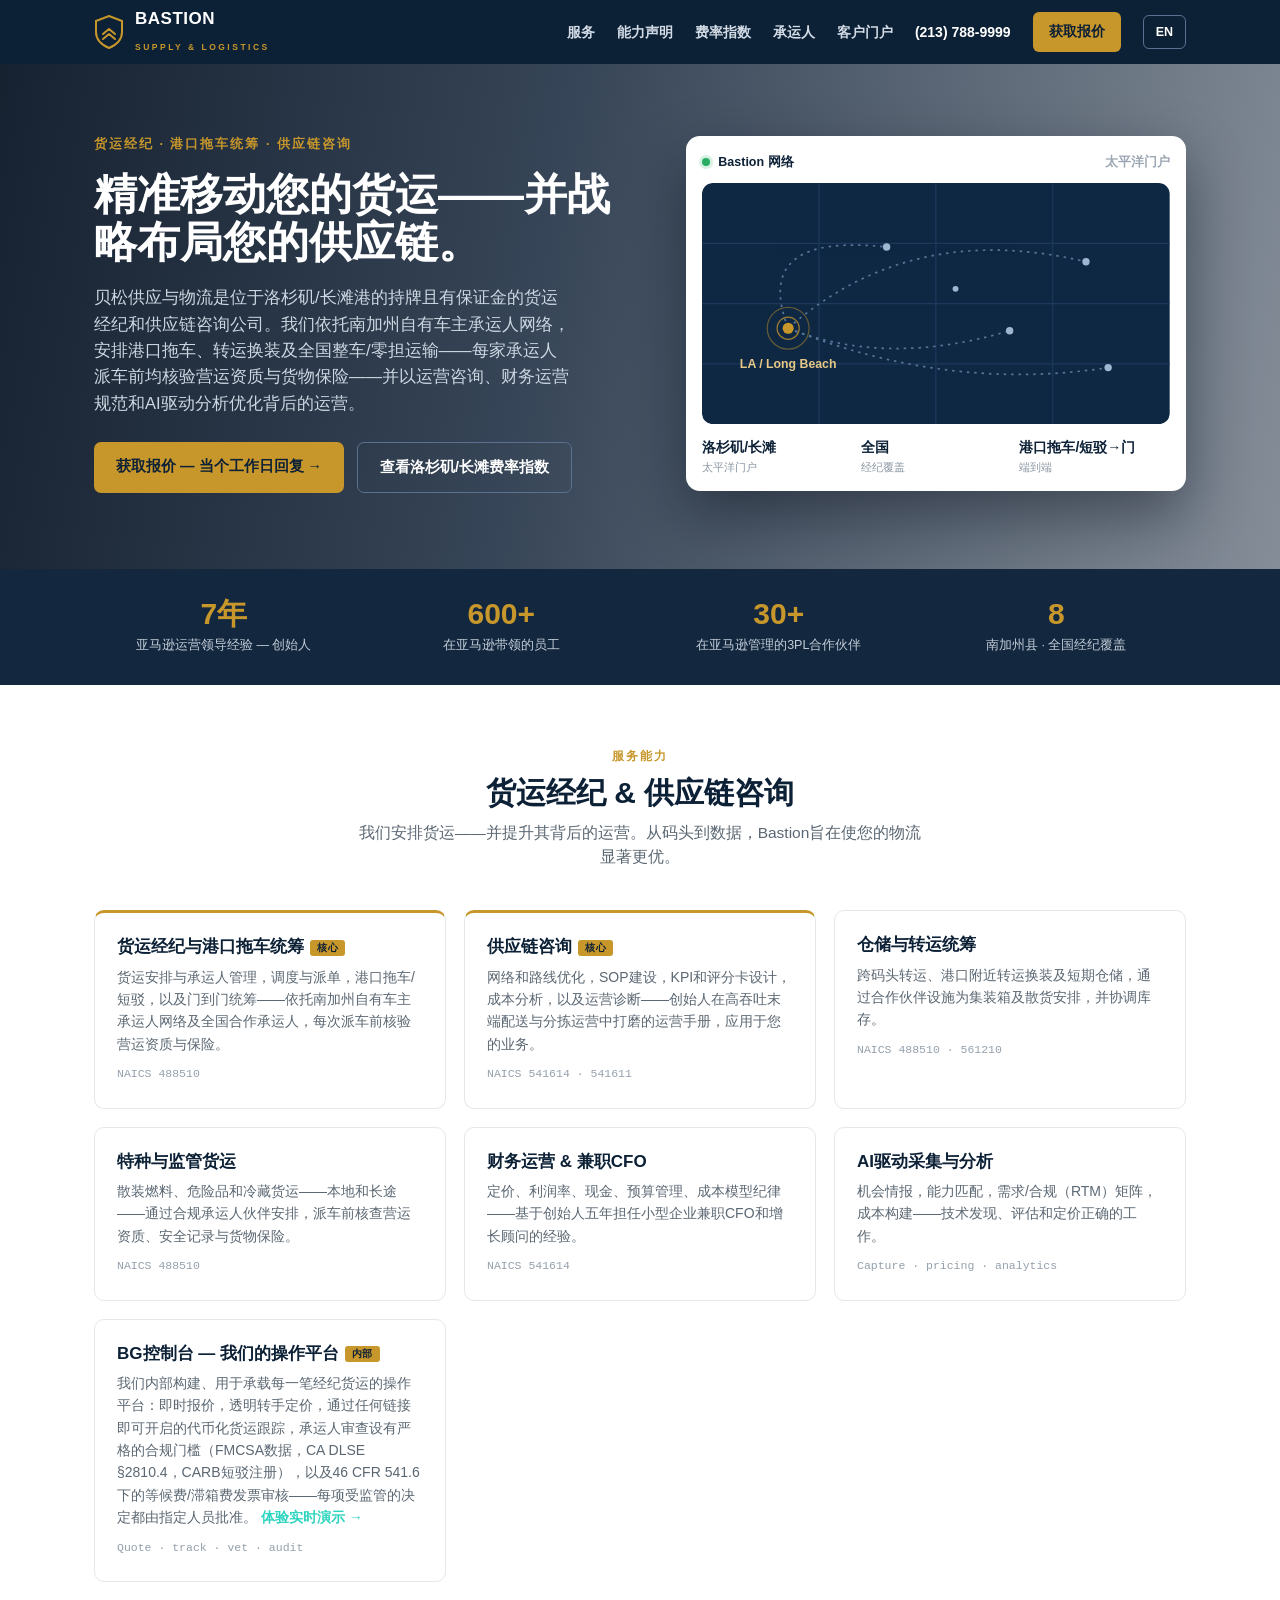
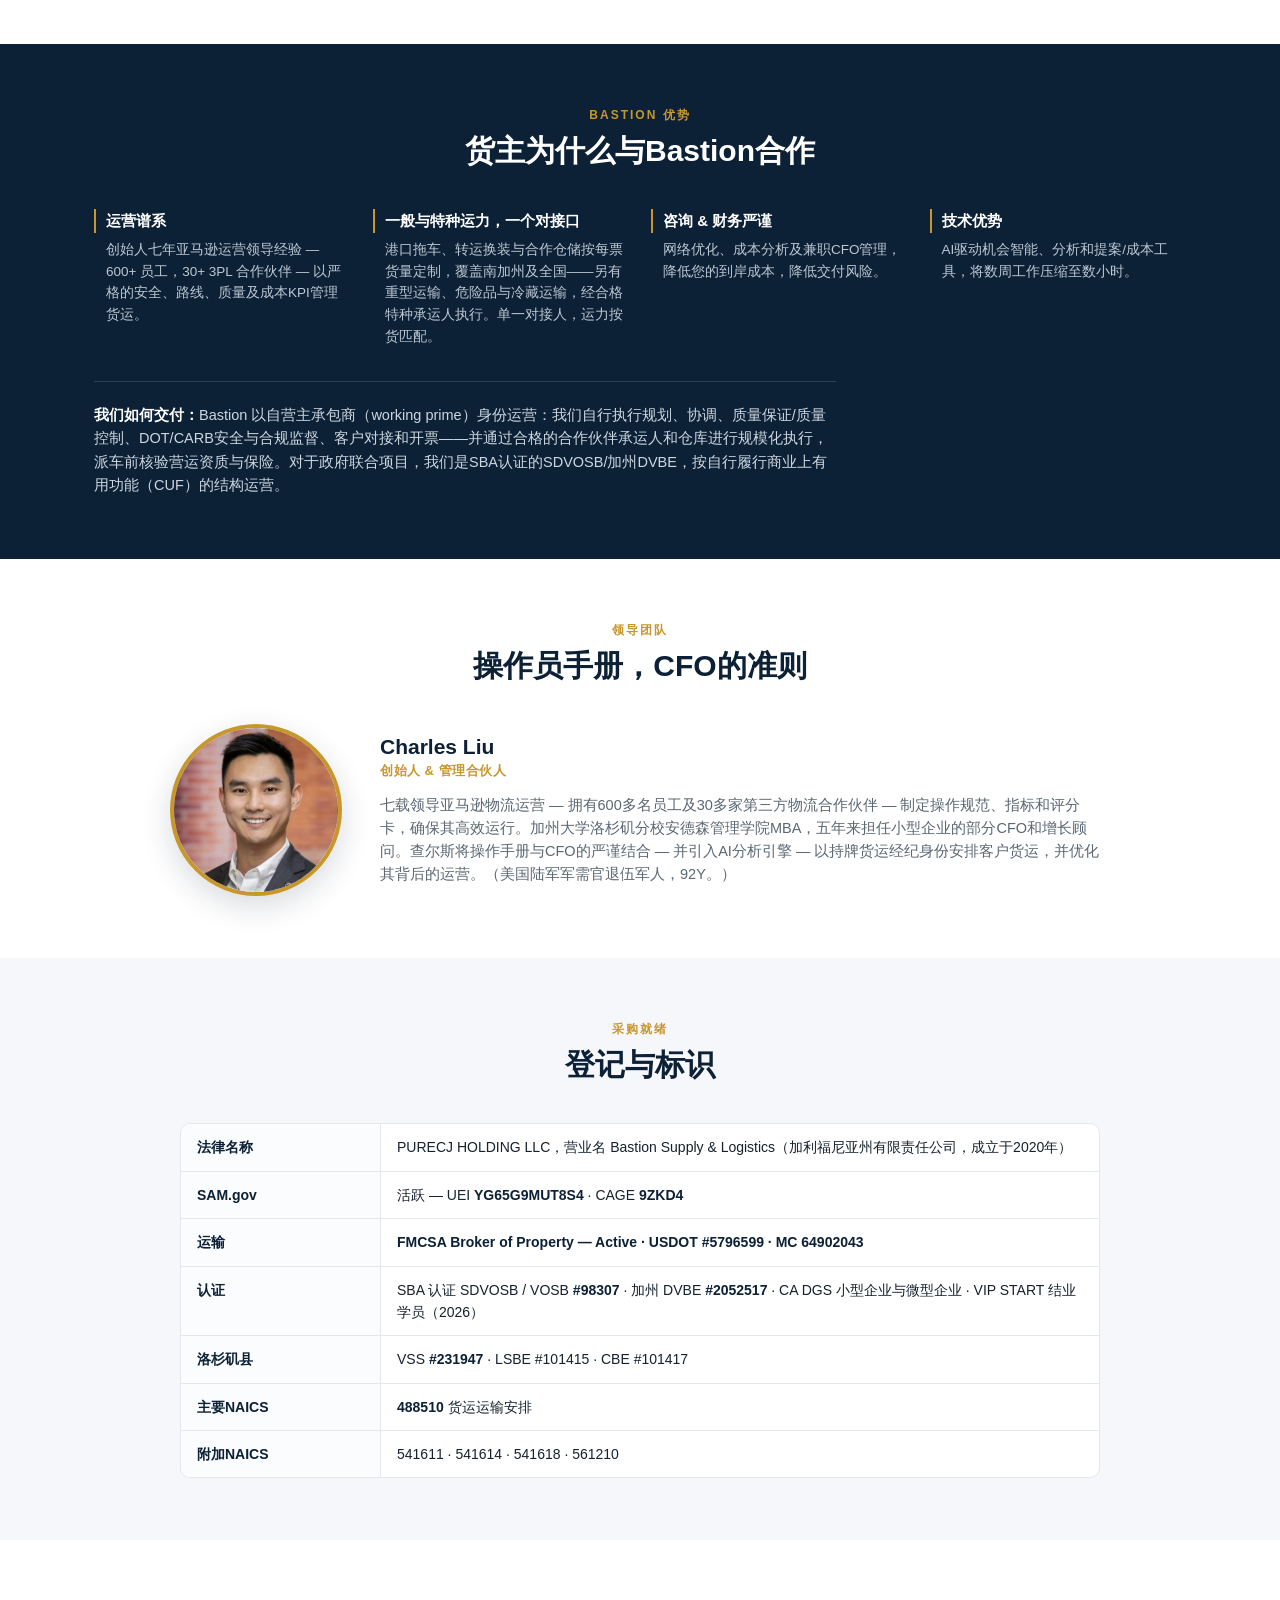
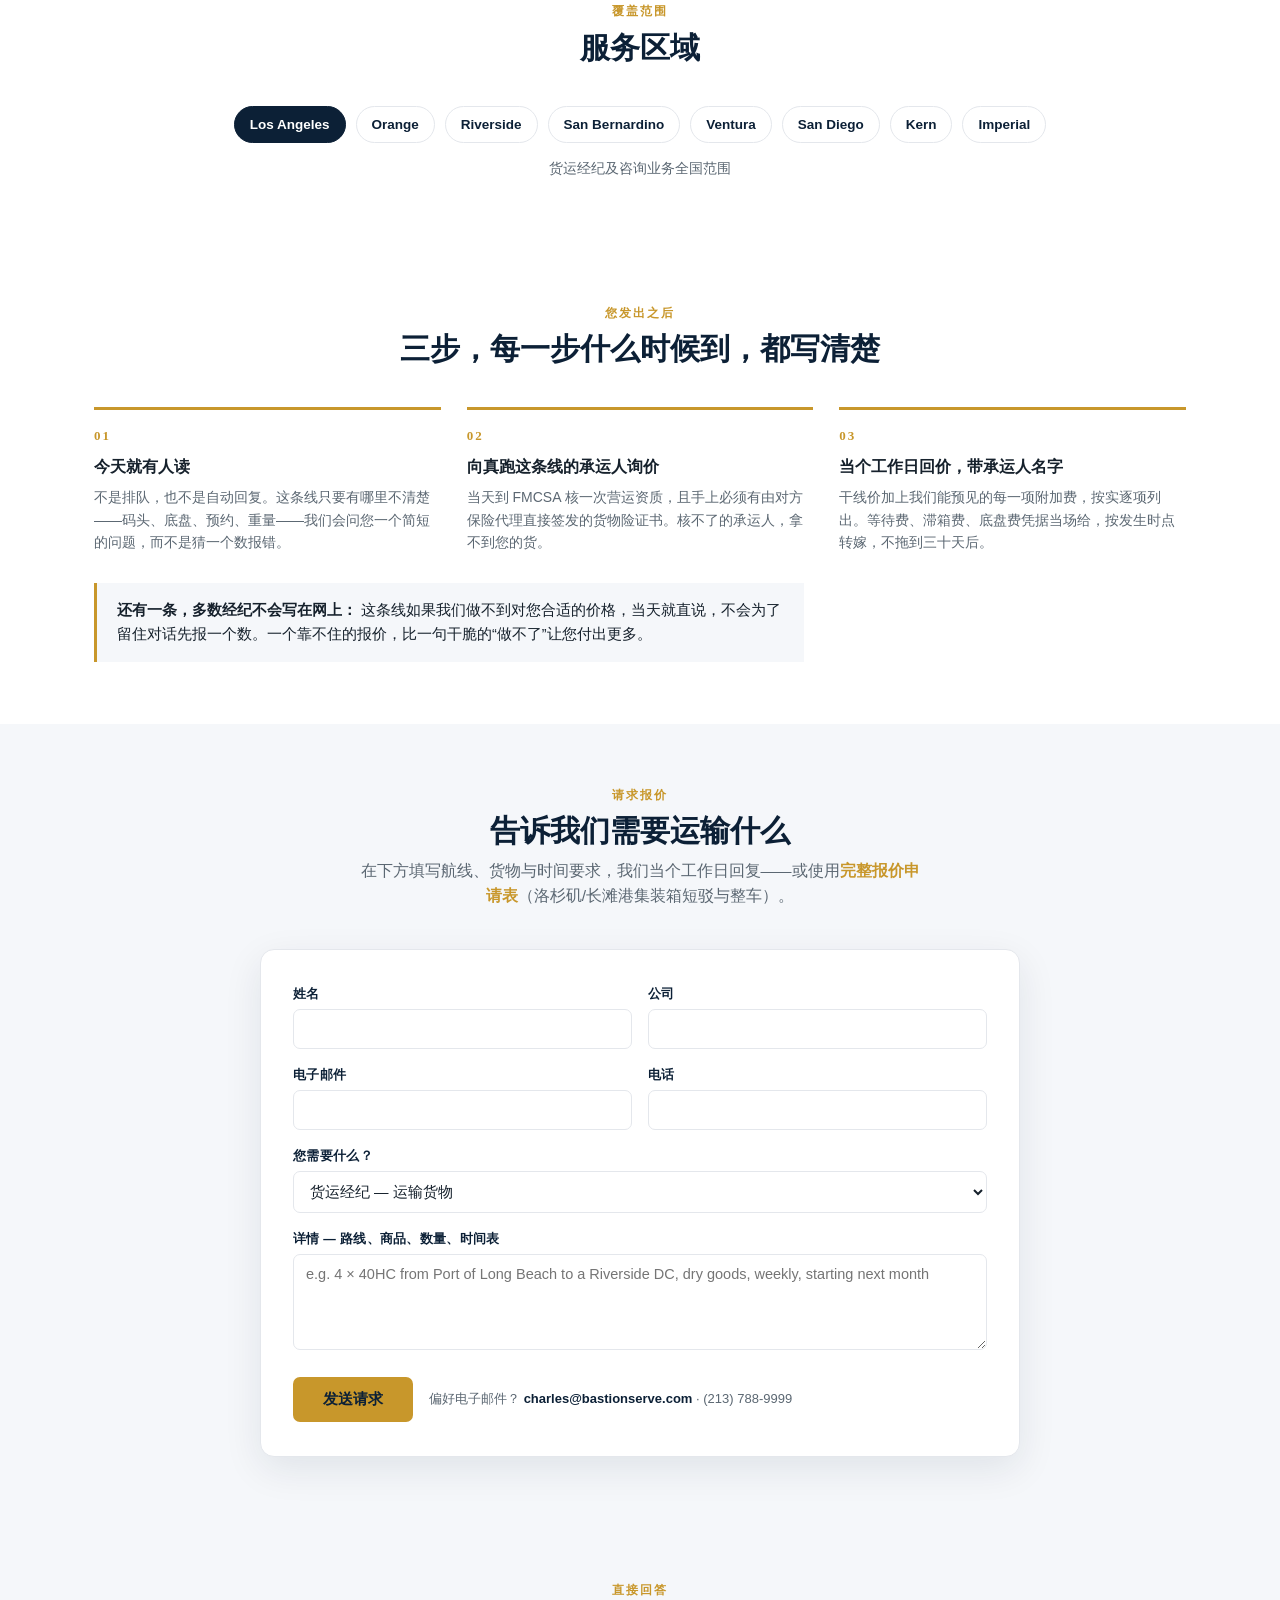
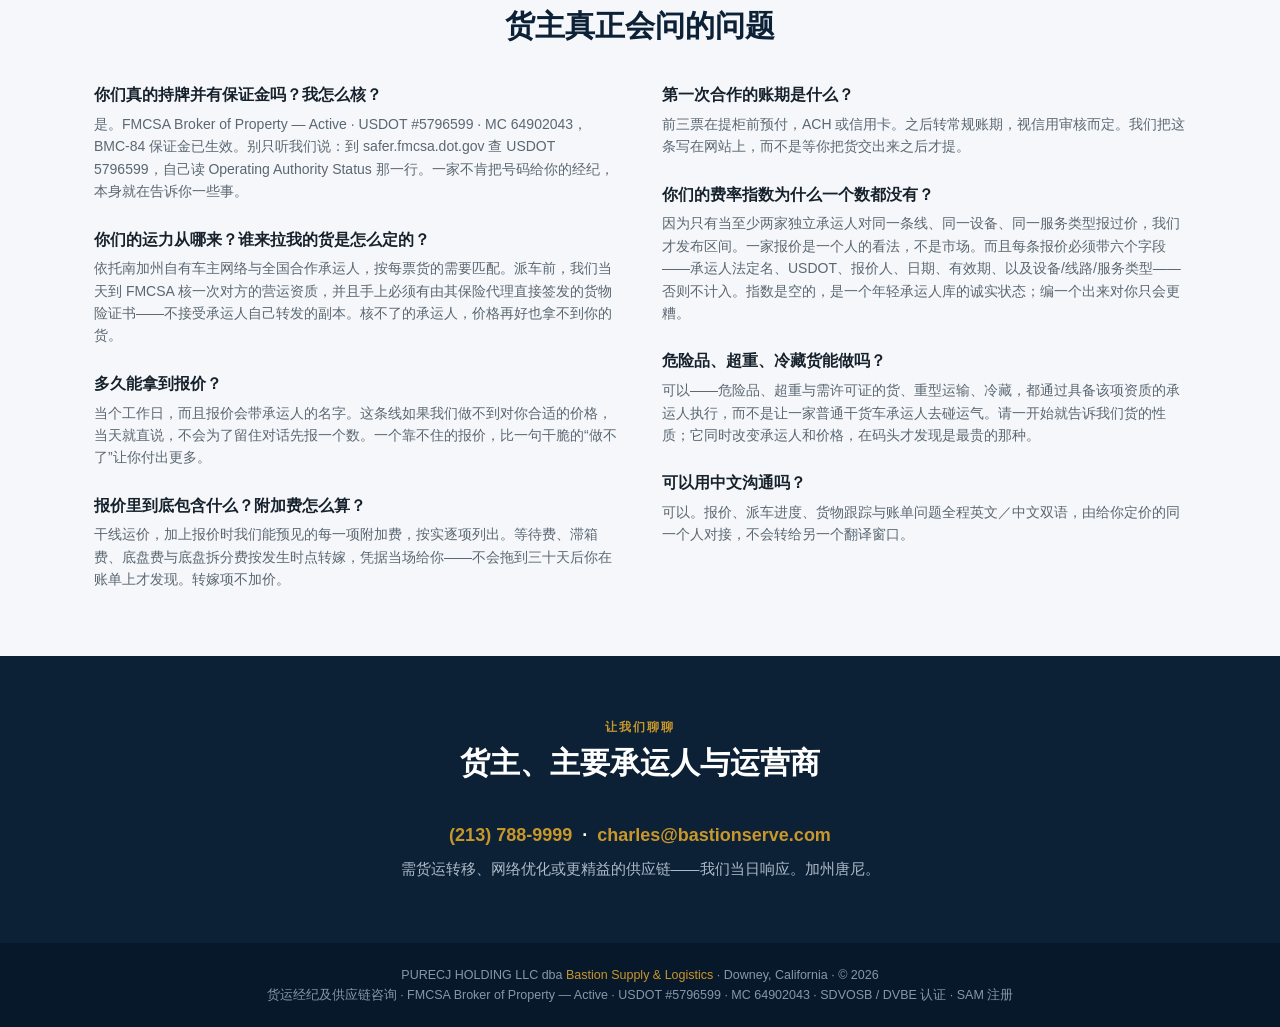
==== zh/index.html @ ce561e0a "Add /zh/ — a Chinese page a crawler can actually read The site has been bilingual since S6, but the " ====
<!DOCTYPE html>
<html lang="zh-CN">
<head>
<meta charset="UTF-8">
<meta name="viewport" content="width=device-width, initial-scale=1">
<title>贝松供应与物流 — 洛杉矶/长滩港 持牌货运经纪与供应链咨询 | 集装箱短驳 · 转运换装 · 全国整车零担</title>
<meta name="description" content="贝松供应与物流(Bastion Supply & Logistics)是位于洛杉矶／长滩港的持牌且有保证金的货运经纪与供应链咨询公司(FMCSA Broker of Property — Active · USDOT #5796599 · MC 64902043)。中英双语服务:港口集装箱短驳、转运换装、全国整车/零担,派车前核验承运人营运资质与货物险。当个工作日回价。">
<meta property="og:title" content="贝松供应与物流 — 洛杉矶/长滩港 持牌货运经纪与供应链咨询 | 集装箱短驳 · 转运换装 · 全国整车零担">
<meta property="og:description" content="贝松供应与物流(Bastion Supply & Logistics)是位于洛杉矶／长滩港的持牌且有保证金的货运经纪与供应链咨询公司(FMCSA Broker of Property — Active · USDOT #5796599 · MC 64902043)。中英双语服务:港口集装箱短驳、转运换装、全国整车/零担,派车前核验承运人营运资质与货物险。当个工作日回价。">
<meta property="og:type" content="website">
<link rel="icon" href="data:image/svg+xml,%3Csvg xmlns='http://www.w3.org/2000/svg' viewBox='0 0 24 24'%3E%3Cpath fill='%23c9972b' d='M12 2l8 3v6c0 5-3.4 8.6-8 11-4.6-2.4-8-6-8-11V5l8-3z'/%3E%3C/svg%3E">
<script type="application/ld+json">
{"@context":"https://schema.org","@graph":[{"@type":["ProfessionalService","Organization"],"@id":"https://bastionserve.com/#org","name":"Bastion Supply & Logistics","legalName":"PURECJ HOLDING LLC","alternateName":"Bastion Supply and Logistics","url":"https://bastionserve.com","telephone":"+1-213-788-9999","email":"charles@bastionserve.com","foundingDate":"2020","description":"Licensed and bonded FMCSA property broker (FMCSA Broker of Property — Active · USDOT #5796599 · MC 64902043) and supply-chain consultancy at the Ports of Los Angeles and Long Beach. Arranges container drayage, transload, and nationwide FTL/LTL through carrier partners.","knowsLanguage":["en","zh"],"address":{"@type":"PostalAddress","streetAddress":"8036 Privet Ln","addressLocality":"Downey","addressRegion":"CA","postalCode":"90241","addressCountry":"US"},"identifier":[{"@type":"PropertyValue","name":"USDOT","value":"5796599"},{"@type":"PropertyValue","name":"FMCSA MC Docket","value":"MC 64902043"},{"@type":"PropertyValue","name":"SCAC","value":"BATC"},{"@type":"PropertyValue","name":"UEI","value":"YG65G9MUT8S4"},{"@type":"PropertyValue","name":"CAGE","value":"9ZKD4"},{"@type":"PropertyValue","name":"SBA SDVOSB/VOSB Certification","value":"98307"},{"@type":"PropertyValue","name":"California DVBE Certification","value":"2052517"}],"naics":"488510","contactPoint":[{"@type":"ContactPoint","contactType":"sales","telephone":"+1-213-788-9999","email":"charles@bastionserve.com","availableLanguage":["English","Chinese"],"areaServed":"US"}],"areaServed":[{"@type":"AdministrativeArea","name":"Southern California"},{"@type":"Country","name":"United States"}],"hasOfferCatalog":{"@type":"OfferCatalog","name":"Freight and supply-chain services","itemListElement":[{"@type":"Offer","itemOffered":{"@type":"Service","name":"Port container drayage","description":"POLA/POLB container pulls to inland Southern California — Ontario, Fontana, Chino corridor. Live unload and drop-and-pick.","serviceType":"Drayage"}},{"@type":"Offer","itemOffered":{"@type":"Service","name":"Transload and cross-dock","description":"Port-adjacent transload, container to trailer or palletized outbound, through partner facilities.","serviceType":"Transload"}},{"@type":"Offer","itemOffered":{"@type":"Service","name":"Nationwide FTL and LTL","description":"Door-to-door full and less-than-truckload coordination through partner carriers.","serviceType":"Truckload brokerage"}},{"@type":"Offer","itemOffered":{"@type":"Service","name":"Specialty and regulated freight","description":"Heavy haul and overweight permit loads, hazmat, and refrigerated freight through carriers qualified for that specific work.","serviceType":"Specialized freight"}},{"@type":"Offer","itemOffered":{"@type":"Service","name":"Supply-chain and operations consulting","description":"Network and route optimization, SOP build-out, KPI and scorecard design, cost-to-serve analysis, fractional-CFO cost and margin discipline.","serviceType":"Management consulting"}}]},"potentialAction":{"@type":"Action","name":"Request a freight rate","target":"https://bastionserve.com/quote.html"}},{"@type":"WebSite","@id":"https://bastionserve.com/#site","url":"https://bastionserve.com","name":"Bastion Supply & Logistics","publisher":{"@id":"https://bastionserve.com/#org"},"inLanguage":["en","zh"]}]}
</script>
<style>
:root{--navy:#0C2036;--navy2:#13283F;--gold:#C8972B;--ink:#16212c;--muted:#5b6772;--line:#e4e7ec;--soft:#f5f7fa;--white:#fff;}
*{margin:0;padding:0;box-sizing:border-box}
html{scroll-behavior:smooth}
body{font-family:-apple-system,BlinkMacSystemFont,"Segoe UI",Roboto,Helvetica,Arial,sans-serif;color:var(--ink);line-height:1.6;background:var(--white);font-size:16px}
a{color:inherit;text-decoration:none}
.wrap{max-width:1140px;margin:0 auto;padding:0 24px}
.gold{color:var(--gold)}
h1,h2,h3{line-height:1.2;color:var(--navy)}
/* top bar */
.topbar{background:var(--navy);color:#fff;position:sticky;top:0;z-index:30}
.topbar .wrap{display:flex;align-items:center;justify-content:space-between;height:64px}
.brand{display:flex;align-items:center;gap:11px;font-weight:800;letter-spacing:.5px}
.brand svg{flex:none}
.brand .bn{font-size:17px;color:#fff;line-height:1}
.brand .bs{font-size:8.5px;letter-spacing:2.5px;color:var(--gold);font-weight:700}
.nav{display:flex;align-items:center;gap:22px;font-size:14px}
.nav a.lnk{color:#d3dce6;font-weight:600}
.nav a.lnk:hover{color:#fff}
.nav .phone{color:#fff;font-weight:700;white-space:nowrap}
.nav .quote{background:var(--gold);color:var(--navy);font-weight:800;padding:9px 16px;border-radius:6px;font-size:13.5px}
.nav .quote:hover{background:#d9a838}
.nav .lang-toggle{background:transparent;border:1.5px solid #5b7190;color:#fff;font-weight:700;padding:6px 12px;border-radius:6px;font-size:12.5px;cursor:pointer;font-family:inherit}
.nav .lang-toggle:hover{border-color:var(--gold);color:var(--gold)}
@media(max-width:760px){.nav a.lnk,.nav .phone{display:none}}
/* hero */
.hero{position:relative;color:#eef2f6;overflow:hidden}
.hero .bg{position:absolute;inset:0;background:url('port-hero.jpg') center/cover;}
.hero .ov{position:absolute;inset:0;background:linear-gradient(100deg,rgba(8,20,36,.94) 0%,rgba(10,28,50,.82) 42%,rgba(10,28,50,.5) 100%)}
.hero .wrap{position:relative;display:grid;grid-template-columns:1.05fr .95fr;gap:40px;align-items:center;padding:70px 24px 76px}
.hero .eyebrow{color:var(--gold);font-weight:700;letter-spacing:2px;font-size:12.5px;text-transform:uppercase;margin-bottom:16px}
.hero h1{color:#fff;font-size:43px;line-height:1.12;margin-bottom:18px}
.hero p.lead{font-size:16.5px;color:#cdd7e2;max-width:52ch;margin-bottom:26px}
.cta{display:flex;gap:13px;flex-wrap:wrap}
.btn{display:inline-block;padding:13px 22px;border-radius:7px;font-weight:700;font-size:14.5px;transition:.15s}
.btn-gold{background:var(--gold);color:var(--navy)}
.btn-gold:hover{background:#d9a838}
.btn-ghost{border:1.5px solid #5b7190;color:#fff}
.btn-ghost:hover{border-color:var(--gold);color:var(--gold)}
/* hero data card */
.hcard{background:#fff;border-radius:14px;box-shadow:0 24px 60px rgba(4,12,24,.45);padding:16px;color:var(--ink)}
.hc-head{display:flex;align-items:center;gap:8px;font-size:12.5px;font-weight:700;color:var(--navy);margin-bottom:11px}
.hc-head .dot{width:8px;height:8px;border-radius:50%;background:#27ae60;box-shadow:0 0 0 3px rgba(39,174,96,.18)}
.hc-head .mut{color:#9aa6b2;font-weight:600;margin-left:auto}
.hc-map{width:100%;display:block;border-radius:9px}
.hc-kpis{display:grid;grid-template-columns:repeat(3,1fr);gap:8px;margin-top:12px}
.hc-kpis div .v{font-size:14px;font-weight:800;color:var(--navy)}
.hc-kpis div .k{font-size:10.5px;color:#8a96a2}
@media(max-width:860px){.hero .wrap{grid-template-columns:1fr;gap:30px}.hero h1{font-size:33px}.hcard{max-width:460px}}
/* stats */
.stats{background:var(--navy2);color:#fff}
.stats .wrap{display:grid;grid-template-columns:repeat(4,1fr);gap:18px;padding:30px 24px}
.stats .s{text-align:center}
.stats .s .v{font-size:30px;font-weight:800;color:var(--gold);line-height:1}
.stats .s .k{font-size:12.5px;color:#c2ccd7;margin-top:6px}
@media(max-width:680px){.stats .wrap{grid-template-columns:1fr 1fr;gap:22px}}
/* section */
section.blk{padding:62px 0}
.sec-head{text-align:center;max-width:64ch;margin:0 auto 40px}
.sec-head .k{color:var(--gold);font-weight:700;letter-spacing:2px;font-size:12px;text-transform:uppercase}
.sec-head h2{font-size:30px;margin:8px 0 10px}
.sec-head p{color:var(--muted);font-size:15.5px}
.grid{display:grid;grid-template-columns:repeat(3,1fr);gap:18px}
@media(max-width:880px){.grid{grid-template-columns:repeat(2,1fr)}}
@media(max-width:560px){.grid{grid-template-columns:1fr}}
.card{border:1px solid var(--line);border-radius:10px;padding:24px 22px;background:#fff;transition:.15s}
.card:hover{border-color:var(--gold);box-shadow:0 6px 22px rgba(12,32,54,.07);transform:translateY(-2px)}
.card.primary{border-top:3px solid var(--gold)}
.card h3{font-size:17px;margin-bottom:8px}
.card .pri{display:inline-block;font-size:10px;font-weight:800;letter-spacing:.5px;color:var(--navy);background:var(--gold);padding:2px 7px;border-radius:3px;margin-left:6px;vertical-align:middle}
.card p{font-size:14px;color:var(--muted);margin-bottom:10px}
.card .naics{font-size:11.5px;color:#94a0ac;font-family:"SFMono-Regular",Menlo,monospace}
/* why */
.howstep{background:#fff}
.howstep .steps{display:grid;grid-template-columns:repeat(3,1fr);gap:26px;margin-top:26px}
.howstep .step{border-top:3px solid var(--gold);padding-top:16px}
.howstep .step .n{font-family:Georgia,serif;font-size:13px;font-weight:700;color:var(--gold);letter-spacing:2px;margin-bottom:7px}
.howstep .step .t{font-weight:800;font-size:16px;margin-bottom:7px;color:var(--ink)}
.howstep .step p{font-size:14px;color:var(--muted)}
.howstep .promise{margin-top:30px;background:var(--soft);border-left:3px solid var(--gold);padding:16px 20px;font-size:14.5px;max-width:88ch}
.howstep .promise b{color:var(--ink)}
@media(max-width:860px){.howstep .steps{grid-template-columns:1fr;gap:20px}}
.faq{background:var(--soft)}
.faq .faq-grid{columns:2;column-gap:44px;margin-top:28px}
.faq .faq-item{break-inside:avoid;-webkit-column-break-inside:avoid;page-break-inside:avoid;margin-bottom:26px}
.faq .faq-item .q{font-weight:800;font-size:15.5px;color:var(--ink);margin-bottom:7px;line-height:1.4}
.faq .faq-item p{font-size:14px;color:var(--muted)}
@media(max-width:860px){.faq .faq-grid{columns:1}}
.why{background:var(--navy)}
.why h2{color:#fff}
.why .grid4{display:grid;grid-template-columns:repeat(4,1fr);gap:22px}
@media(max-width:860px){.why .grid4{grid-template-columns:repeat(2,1fr)}}
@media(max-width:480px){.why .grid4{grid-template-columns:1fr}}
.why .col .t{font-weight:800;color:#fff;font-size:15px;border-left:2.5px solid var(--gold);padding-left:10px;margin-bottom:6px}
.why .col p{font-size:13.5px;color:#bcc8d4;padding-left:12px}
.why .deliver{margin-top:34px;font-size:14.5px;color:#cdd7e1;border-top:1px solid #294056;padding-top:22px;max-width:92ch}
.why .deliver b{color:#fff}
/* leadership */
.lead-wrap{display:flex;gap:38px;align-items:center;max-width:940px;margin:0 auto}
.lead-wrap .ph{flex:none;width:172px;height:172px;border-radius:50%;object-fit:cover;border:4px solid var(--gold);box-shadow:0 10px 30px rgba(12,32,54,.16)}
.lead-wrap h3{font-size:21px}
.lead-wrap .role{color:var(--gold);font-weight:700;font-size:13px;letter-spacing:.5px;margin:2px 0 12px}
.lead-wrap p{font-size:14.5px;color:var(--muted)}
@media(max-width:620px){.lead-wrap{flex-direction:column;text-align:center}}
/* registrations */
.reg{background:var(--soft)}
.regtable{border:1px solid var(--line);border-radius:10px;overflow:hidden;background:#fff;max-width:920px;margin:0 auto}
.regtable .row{display:flex;border-bottom:1px solid var(--line);font-size:14px}
.regtable .row:last-child{border-bottom:none}
.regtable .k{flex:0 0 200px;background:#fbfcfd;padding:12px 16px;font-weight:700;color:var(--navy);border-right:1px solid var(--line)}
.regtable .v{padding:12px 16px;color:var(--ink)}
.regtable .v b{color:var(--navy)}
@media(max-width:560px){.regtable .row{flex-direction:column}.regtable .k{flex:none;border-right:none;border-bottom:1px solid var(--line)}}
/* area */
.area{display:flex;flex-wrap:wrap;gap:10px;justify-content:center;margin-top:8px}
.area span{background:#fff;border:1px solid var(--line);border-radius:20px;padding:7px 15px;font-size:13.5px;font-weight:600;color:var(--navy)}
.area span.primary{background:var(--navy);color:#fff;border-color:var(--navy)}
/* quote form */
.quote-sec{background:var(--soft)}
.qwrap{max-width:760px;margin:0 auto;background:#fff;border:1px solid var(--line);border-radius:14px;box-shadow:0 12px 38px rgba(12,32,54,.09);padding:34px 32px}
.qok{display:none;background:#e8f6ee;border:1px solid #b7e0c6;color:#1d6b3a;border-radius:8px;padding:14px 16px;font-size:14.5px;font-weight:600;margin-bottom:22px}
.qform{display:grid;grid-template-columns:1fr 1fr;gap:16px}
.qform .full{grid-column:1 / -1}
.qform label{display:block;font-size:12.5px;font-weight:700;color:var(--navy);margin-bottom:5px;letter-spacing:.3px}
.qform input,.qform select,.qform textarea{width:100%;border:1px solid var(--line);border-radius:7px;padding:11px 12px;font-size:14.5px;font-family:inherit;color:var(--ink);background:#fff;transition:.15s}
.qform input:focus,.qform select:focus,.qform textarea:focus{outline:none;border-color:var(--gold);box-shadow:0 0 0 3px rgba(200,151,43,.16)}
.qform textarea{resize:vertical;min-height:96px}
.qform .sub{grid-column:1 / -1;display:flex;align-items:center;gap:16px;flex-wrap:wrap;margin-top:4px}
.qform button{background:var(--gold);color:var(--navy);font-weight:800;font-size:15px;border:none;border-radius:7px;padding:13px 30px;cursor:pointer;transition:.15s}
.qform button:hover{background:#d9a838}
.qform .hint{font-size:13px;color:var(--muted)}
.qform .hint a{color:var(--navy);font-weight:700}
.qhoney{position:absolute;left:-9999px;width:1px;height:1px;opacity:0}
@media(max-width:560px){.qform{grid-template-columns:1fr}.qwrap{padding:26px 20px}}
/* contact */
.contact{background:var(--navy);color:#dfe6ed;text-align:center}
.contact h2{color:#fff}
.contact .lines{font-size:18px;margin:18px 0 8px;font-weight:700;color:#fff}
.contact .lines a{color:var(--gold)}
.contact .sub{color:#aebbc8;font-size:14.5px;max-width:60ch;margin:0 auto}
footer.foot{background:#08182b;color:#8597a8;font-size:12.5px;text-align:center;padding:22px 0}
footer.foot .gold{color:var(--gold)}
</style>
<script type="application/ld+json">
{"@context":"https://schema.org","@type":"FAQPage","@id":"https://bastionserve.com/zh/#faq","inLanguage":"zh-CN","mainEntity":[{"@type":"Question","name":"你们真的持牌并有保证金吗？我怎么核？","acceptedAnswer":{"@type":"Answer","text":"是。FMCSA Broker of Property — Active · USDOT #5796599 · MC 64902043，BMC-84 保证金已生效。别只听我们说：到 safer.fmcsa.dot.gov 查 USDOT 5796599，自己读 Operating Authority Status 那一行。一家不肯把号码给你的经纪，本身就在告诉你一些事。"}},{"@type":"Question","name":"你们的运力从哪来？谁来拉我的货是怎么定的？","acceptedAnswer":{"@type":"Answer","text":"依托南加州自有车主网络与全国合作承运人，按每票货的需要匹配。派车前，我们当天到 FMCSA 核一次对方的营运资质，并且手上必须有由其保险代理直接签发的货物险证书——不接受承运人自己转发的副本。核不了的承运人，价格再好也拿不到你的货。"}},{"@type":"Question","name":"多久能拿到报价？","acceptedAnswer":{"@type":"Answer","text":"当个工作日，而且报价会带承运人的名字。这条线如果我们做不到对你合适的价格，当天就直说，不会为了留住对话先报一个数。一个靠不住的报价，比一句干脆的“做不了”让你付出更多。"}},{"@type":"Question","name":"报价里到底包含什么？附加费怎么算？","acceptedAnswer":{"@type":"Answer","text":"干线运价，加上报价时我们能预见的每一项附加费，按实逐项列出。等待费、滞箱费、底盘费与底盘拆分费按发生时点转嫁，凭据当场给你——不会拖到三十天后你在账单上才发现。转嫁项不加价。"}},{"@type":"Question","name":"第一次合作的账期是什么？","acceptedAnswer":{"@type":"Answer","text":"前三票在提柜前预付，ACH 或信用卡。之后转常规账期，视信用审核而定。我们把这条写在网站上，而不是等你把货交出来之后才提。"}},{"@type":"Question","name":"你们的费率指数为什么一个数都没有？","acceptedAnswer":{"@type":"Answer","text":"因为只有当至少两家独立承运人对同一条线、同一设备、同一服务类型报过价，我们才发布区间。一家报价是一个人的看法，不是市场。而且每条报价必须带六个字段——承运人法定名、USDOT、报价人、日期、有效期、以及设备/线路/服务类型——否则不计入。指数是空的，是一个年轻承运人库的诚实状态；编一个出来对你只会更糟。"}},{"@type":"Question","name":"危险品、超重、冷藏货能做吗？","acceptedAnswer":{"@type":"Answer","text":"可以——危险品、超重与需许可证的货、重型运输、冷藏，都通过具备该项资质的承运人执行，而不是让一家普通干货车承运人去碰运气。请一开始就告诉我们货的性质；它同时改变承运人和价格，在码头才发现是最贵的那种。"}},{"@type":"Question","name":"可以用中文沟通吗？","acceptedAnswer":{"@type":"Answer","text":"可以。报价、派车进度、货物跟踪与账单问题全程英文／中文双语，由给你定价的同一个人对接，不会转给另一个翻译窗口。"}}]}
</script>
<link rel="alternate" hreflang="en" href="https://bastionserve.com/">
<link rel="alternate" hreflang="zh-Hans" href="https://bastionserve.com/zh/">
<link rel="alternate" hreflang="x-default" href="https://bastionserve.com/">
<link rel="canonical" href="https://bastionserve.com/">
<link rel="alternate" hreflang="en" href="https://bastionserve.com/">
<link rel="alternate" hreflang="zh-Hans" href="https://bastionserve.com/zh/">
<link rel="alternate" hreflang="x-default" href="https://bastionserve.com/">
<link rel="canonical" href="https://bastionserve.com/zh/">
</head>
<body>
<div class="topbar"><div class="wrap">
  <a class="brand" href="#top">
    <svg width="30" height="34" viewBox="0 0 30 34" fill="none" xmlns="http://www.w3.org/2000/svg"><path d="M15 1 28 6v11c0 8-6 13-13 16C8 30 2 25 2 17V6L15 1Z" stroke="#C8972B" stroke-width="2" fill="#0C2036"/><path d="M9 19l6-5 6 5M9 24l6-5 6 5" stroke="#C8972B" stroke-width="2" fill="none" stroke-linecap="round" stroke-linejoin="round"/></svg>
    <span><span class="bn">BASTION</span><br><span class="bs">SUPPLY &amp; LOGISTICS</span></span>
  </a>
  <div class="nav">
    <a class="lnk" href="#services">服务</a>
    <a class="lnk" href="/capability-statement.html">能力声明</a>
    <a class="lnk" href="/rates.html">费率指数</a>
    <a class="lnk" href="/carriers.html">承运人</a>
    <a class="lnk" href="https://app.bastionserve.com">客户门户</a>
    <a class="phone" href="tel:+12137889999">(213) 788-9999</a>
    <a class="quote" href="/quote.html">获取报价</a>
    <a class="lang-toggle" href="/" hreflang="en" style="text-decoration:none;display:inline-block">EN</a>
  </div>
</div></div>

<header class="hero" id="top">
  <div class="bg"></div><div class="ov"></div>
  <div class="wrap">
    <div>
      <div class="eyebrow">货运经纪 · 港口拖车统筹 · 供应链咨询</div>
      <h1>精准移动您的货运——并战略布局您的供应链。</h1>
      <p class="lead">贝松供应与物流是位于洛杉矶/长滩港的持牌且有保证金的货运经纪和供应链咨询公司。我们依托南加州自有车主承运人网络，安排港口拖车、转运换装及全国整车/零担运输——每家承运人派车前均核验营运资质与货物保险——并以运营咨询、财务运营规范和AI驱动分析优化背后的运营。</p>
      <div class="cta">
        <a class="btn btn-gold" href="/quote.html">获取报价 — 当个工作日回复 &rarr;</a>
        <a class="btn btn-ghost" href="/rates.html">查看洛杉矶/长滩费率指数</a>
      </div>
    </div>
    <div class="hcard">
      <div class="hc-head"><span class="dot"></span> <span>Bastion 网络</span> <span class="mut">太平洋门户</span></div>
      <svg viewBox="0 0 380 196" class="hc-map" xmlns="http://www.w3.org/2000/svg">
        <rect width="380" height="196" rx="9" fill="#0e2742"/>
        <g stroke="#1d3a5c" stroke-width="1">
          <line x1="0" y1="49" x2="380" y2="49"/><line x1="0" y1="98" x2="380" y2="98"/><line x1="0" y1="147" x2="380" y2="147"/>
          <line x1="95" y1="0" x2="95" y2="196"/><line x1="190" y1="0" x2="190" y2="196"/><line x1="285" y1="0" x2="285" y2="196"/>
        </g>
        <g fill="none" stroke="#5e7da3" stroke-width="1.4" stroke-dasharray="2 4" opacity=".9">
          <path d="M70,118 Q40,40 150,52"/>
          <path d="M70,118 Q150,150 250,120"/>
          <path d="M70,118 Q170,30 312,64"/>
          <path d="M70,118 Q200,170 330,150"/>
        </g>
        <g fill="#9fb6d0">
          <circle cx="150" cy="52" r="3"/><circle cx="250" cy="120" r="3"/><circle cx="312" cy="64" r="3"/><circle cx="330" cy="150" r="3"/><circle cx="206" cy="86" r="2.4"/>
        </g>
        <circle cx="70" cy="118" r="17" fill="none" stroke="#C8972B" opacity=".45"/>
        <circle cx="70" cy="118" r="9" fill="none" stroke="#C8972B" opacity=".75"/>
        <circle cx="70" cy="118" r="4.5" fill="#C8972B"/>
        <text x="70" y="150" text-anchor="middle" fill="#e7c987" font-size="10" font-family="Arial" font-weight="700">LA / Long Beach</text>
      </svg>
      <div class="hc-kpis">
        <div><div class="v">洛杉矶/长滩</div><div class="k">太平洋门户</div></div>
        <div><div class="v">全国</div><div class="k">经纪覆盖</div></div>
        <div><div class="v">港口拖车/短驳→门</div><div class="k">端到端</div></div>
      </div>
    </div>
  </div>
</header>

<div class="stats"><div class="wrap">
  <div class="s"><div class="v">7年</div><div class="k">亚马逊运营领导经验 — 创始人</div></div>
  <div class="s"><div class="v">600+</div><div class="k">在亚马逊带领的员工</div></div>
  <div class="s"><div class="v">30+</div><div class="k">在亚马逊管理的3PL合作伙伴</div></div>
  <div class="s"><div class="v">8</div><div class="k">南加州县 · 全国经纪覆盖</div></div>
</div></div>

<section class="blk" id="services"><div class="wrap">
  <div class="sec-head"><div class="k">服务能力</div><h2>货运经纪 & 供应链咨询</h2>
    <p>我们安排货运——并提升其背后的运营。从码头到数据，Bastion旨在使您的物流显著更优。</p></div>
  <div class="grid">
    <div class="card primary"><h3>货运经纪与港口拖车统筹<span class="pri">核心</span></h3><p>货运安排与承运人管理，调度与派单，港口拖车/短驳，以及门到门统筹——依托南加州自有车主承运人网络及全国合作承运人，每次派车前核验营运资质与保险。</p><div class="naics">NAICS 488510</div></div>
    <div class="card primary"><h3>供应链咨询<span class="pri">核心</span></h3><p>网络和路线优化，SOP建设，KPI和评分卡设计，成本分析，以及运营诊断——创始人在高吞吐末端配送与分拣运营中打磨的运营手册，应用于您的业务。</p><div class="naics">NAICS 541614 · 541611</div></div>
    <div class="card"><h3>仓储与转运统筹</h3><p>跨码头转运、港口附近转运换装及短期仓储，通过合作伙伴设施为集装箱及散货安排，并协调库存。</p><div class="naics">NAICS 488510 · 561210</div></div>
    <div class="card"><h3>特种与监管货运</h3><p>散装燃料、危险品和冷藏货运——本地和长途——通过合规承运人伙伴安排，派车前核查营运资质、安全记录与货物保险。</p><div class="naics">NAICS 488510</div></div>
    <div class="card"><h3>财务运营 & 兼职CFO</h3><p>定价、利润率、现金、预算管理、成本模型纪律——基于创始人五年担任小型企业兼职CFO和增长顾问的经验。</p><div class="naics">NAICS 541614</div></div>
    <div class="card"><h3>AI驱动采集与分析</h3><p>机会情报，能力匹配，需求/合规（RTM）矩阵，成本构建——技术发现、评估和定价正确的工作。</p><div class="naics">Capture · pricing · analytics</div></div>
    <div class="card"><h3>BG控制台 — 我们的操作平台<span class="pri">内部</span></h3><p>我们内部构建、用于承载每一笔经纪货运的操作平台：即时报价，透明转手定价，通过任何链接即可开启的代币化货运跟踪，承运人审查设有严格的合规门槛（FMCSA数据，CA DLSE §2810.4，CARB短驳注册），以及46 CFR 541.6下的等候费/滞箱费发票审核——每项受监管的决定都由指定人员批准。 <a href="https://app.bastionserve.com" style="color:var(--accent,#2DD4BF);font-weight:600">体验实时演示 &rarr;</a></p><div class="naics">Quote · track · vet · audit</div></div>
  </div>
</div></section>

<section class="blk why"><div class="wrap">
  <div class="sec-head"><div class="k" style="color:var(--gold)">Bastion 优势</div><h2>货主为什么与Bastion合作</h2></div>
  <div class="grid4">
    <div class="col"><div class="t">运营谱系</div><p>创始人七年亚马逊运营领导经验 — 600+ 员工，30+ 3PL 合作伙伴 — 以严格的安全、路线、质量及成本KPI管理货运。</p></div>
    <div class="col"><div class="t">一般与特种运力，一个对接口</div><p>港口拖车、转运换装与合作仓储按每票货量定制，覆盖南加州及全国——另有重型运输、危险品与冷藏运输，经合格特种承运人执行。单一对接人，运力按货匹配。</p></div>
    <div class="col"><div class="t">咨询 & 财务严谨</div><p>网络优化、成本分析及兼职CFO管理，降低您的到岸成本，降低交付风险。</p></div>
    <div class="col"><div class="t">技术优势</div><p>AI驱动机会智能、分析和提案/成本工具，将数周工作压缩至数小时。</p></div>
  </div>
  <p class="deliver"><b>我们如何交付：</b>Bastion 以自营主承包商（working prime）身份运营：我们自行执行规划、协调、质量保证/质量控制、DOT/CARB安全与合规监督、客户对接和开票——并通过合格的合作伙伴承运人和仓库进行规模化执行，派车前核验营运资质与保险。对于政府联合项目，我们是SBA认证的SDVOSB/加州DVBE，按自行履行商业上有用功能（CUF）的结构运营。</p>
</div></section>

<section class="blk"><div class="wrap">
  <div class="sec-head"><div class="k">领导团队</div><h2>操作员手册，CFO的准则</h2></div>
  <div class="lead-wrap">
    <img class="ph" src="/founder.jpg" alt="Charles Liu, Founder & Managing Member">
    <div>
      <h3>Charles Liu</h3>
      <div class="role">创始人 & 管理合伙人</div>
      <p>七载领导亚马逊物流运营 — 拥有600多名员工及30多家第三方物流合作伙伴 — 制定操作规范、指标和评分卡，确保其高效运行。加州大学洛杉矶分校安德森管理学院MBA，五年来担任小型企业的部分CFO和增长顾问。查尔斯将操作手册与CFO的严谨结合 — 并引入AI分析引擎 — 以持牌货运经纪身份安排客户货运，并优化其背后的运营。（美国陆军军需官退伍军人，92Y。）</p>
    </div>
  </div>
</div></section>

<section class="blk reg"><div class="wrap">
  <div class="sec-head"><div class="k">采购就绪</div><h2>登记与标识</h2></div>
  <div class="regtable">
    <div class="row"><div class="k">法律名称</div><div class="v">PURECJ HOLDING LLC，营业名 Bastion Supply & Logistics（加利福尼亚州有限责任公司，成立于2020年）</div></div>
    <div class="row"><div class="k">SAM.gov</div><div class="v"><span>活跃</span> — UEI <b>YG65G9MUT8S4</b> · CAGE <b>9ZKD4</b></div></div>
    <div class="row"><div class="k">运输</div><div class="v"><b>FMCSA Broker of Property — Active · USDOT #5796599 · MC 64902043</b></div></div>
    <div class="row"><div class="k">认证</div><div class="v">SBA 认证 SDVOSB / VOSB <b>#98307</b> · 加州 DVBE <b>#2052517</b> · CA DGS 小型企业与微型企业 · VIP START 结业学员（2026）</div></div>
    <div class="row"><div class="k">洛杉矶县</div><div class="v">VSS <b>#231947</b> · LSBE #101415 · CBE #101417</div></div>
    <div class="row"><div class="k">主要NAICS</div><div class="v"><b>488510</b> 货运运输安排</div></div>
    <div class="row"><div class="k">附加NAICS</div><div class="v">541611 · 541614 · 541618 · 561210</div></div>
  </div>
</div></section>

<section class="blk reg" style="background:#fff"><div class="wrap">
  <div class="sec-head"><div class="k">覆盖范围</div><h2>服务区域</h2></div>
  <div class="area"><span class="primary">Los Angeles</span><span>Orange</span><span>Riverside</span><span>San Bernardino</span><span>Ventura</span><span>San Diego</span><span>Kern</span><span>Imperial</span></div>
  <p style="text-align:center;color:var(--muted);font-size:14px;margin-top:14px">货运经纪及咨询业务全国范围</p>
</div></section>

<section class="blk howstep"><div class="wrap">
  <div class="sec-head"><div class="k">您发出之后</div><h2>三步，每一步什么时候到，都写清楚</h2></div>
  <div class="steps">
    <div class="step">
      <div class="n">01</div>
      <div class="t">今天就有人读</div>
      <p>不是排队，也不是自动回复。这条线只要有哪里不清楚——码头、底盘、预约、重量——我们会问您一个简短的问题，而不是猜一个数报错。</p>
    </div>
    <div class="step">
      <div class="n">02</div>
      <div class="t">向真跑这条线的承运人询价</div>
      <p>当天到 FMCSA 核一次营运资质，且手上必须有由对方保险代理直接签发的货物险证书。核不了的承运人，拿不到您的货。</p>
    </div>
    <div class="step">
      <div class="n">03</div>
      <div class="t">当个工作日回价，带承运人名字</div>
      <p>干线价加上我们能预见的每一项附加费，按实逐项列出。等待费、滞箱费、底盘费凭据当场给，按发生时点转嫁，不拖到三十天后。</p>
    </div>
  </div>
  <p class="promise"><b>还有一条，多数经纪不会写在网上：</b> 这条线如果我们做不到对您合适的价格，当天就直说，不会为了留住对话先报一个数。一个靠不住的报价，比一句干脆的“做不了”让您付出更多。</p>
</div></section>

<section class="blk quote-sec" id="quote"><div class="wrap">
  <div class="sec-head"><div class="k">请求报价</div><h2>告诉我们需要运输什么</h2>
    <p>在下方填写航线、货物与时间要求，我们当个工作日回复——或使用<a href="/quote.html" style="color:var(--gold);font-weight:700">完整报价申请表</a>（洛杉矶/长滩港集装箱短驳与整车）。</p></div>
  <div class="qwrap">
    <div class="qok" id="qok">感谢 — 您的请求已受理。我们将于同一天从charles@bastionserve.com回复。</div>
    <form class="qform" action="https://formsubmit.co/charles@bastionserve.com" method="POST">
      <div><label for="qn">姓名</label><input id="qn" type="text" name="Name" required></div>
      <div><label for="qc">公司</label><input id="qc" type="text" name="Company"></div>
      <div><label for="qe">电子邮件</label><input id="qe" type="email" name="Email" required></div>
      <div><label for="qp">电话</label><input id="qp" type="tel" name="Phone"></div>
      <div class="full"><label for="qs">您需要什么？</label>
        <select id="qs" name="Service">
          <option>货运经纪 — 运输货物</option>
          <option>洛杉矶/长滩港口拖车/转运换装</option>
          <option>仓储/配送</option>
          <option>专业/监管货运（燃料、危险品、冷藏）</option>
          <option>供应链咨询/网络优化</option>
          <option>兼职CFO / 财务运营</option>
          <option>政府联合/分包</option>
          <option>其他</option>
        </select>
      </div>
      <div class="full"><label for="qd">详情 — 路线、商品、数量、时间表</label><textarea id="qd" name="Details" placeholder="e.g. 4 × 40HC from Port of Long Beach to a Riverside DC, dry goods, weekly, starting next month" data-en-placeholder="e.g. 4 × 40HC from Port of Long Beach to a Riverside DC, dry goods, weekly, starting next month" data-zh-placeholder="例：4 × 40HC 从长滩港到河滨配送中心，干货，每周一次，下月开始"></textarea></div>
      <input type="text" name="_honey" class="qhoney" tabindex="-1" autocomplete="off" aria-hidden="true">
      <input type="hidden" name="_subject" value="New quote request — Bastion Supply &amp; Logistics website">
      <input type="hidden" name="_template" value="table">
      <input type="hidden" name="_captcha" value="false">
      <input type="hidden" name="_next" value="https://bastionserve.com/?sent=1#quote">
      <div class="sub">
        <button type="submit">发送请求</button>
        <span class="hint"><span>偏好电子邮件？</span> <a href="mailto:charles@bastionserve.com">charles@bastionserve.com</a> · (213) 788-9999</span>
      </div>
    </form>
  </div>
</div></section>

<section class="blk faq"><div class="wrap">
  <div class="sec-head"><div class="k">直接回答</div><h2>货主真正会问的问题</h2></div>
  <div class="faq-grid">
    <div class="faq-item">
      <div class="q">你们真的持牌并有保证金吗？我怎么核？</div>
      <p>是。FMCSA Broker of Property — Active · USDOT #5796599 · MC 64902043，BMC-84 保证金已生效。别只听我们说：到 safer.fmcsa.dot.gov 查 USDOT 5796599，自己读 Operating Authority Status 那一行。一家不肯把号码给你的经纪，本身就在告诉你一些事。</p>
    </div>
    <div class="faq-item">
      <div class="q">你们的运力从哪来？谁来拉我的货是怎么定的？</div>
      <p>依托南加州自有车主网络与全国合作承运人，按每票货的需要匹配。派车前，我们当天到 FMCSA 核一次对方的营运资质，并且手上必须有由其保险代理直接签发的货物险证书——不接受承运人自己转发的副本。核不了的承运人，价格再好也拿不到你的货。</p>
    </div>
    <div class="faq-item">
      <div class="q">多久能拿到报价？</div>
      <p>当个工作日，而且报价会带承运人的名字。这条线如果我们做不到对你合适的价格，当天就直说，不会为了留住对话先报一个数。一个靠不住的报价，比一句干脆的“做不了”让你付出更多。</p>
    </div>
    <div class="faq-item">
      <div class="q">报价里到底包含什么？附加费怎么算？</div>
      <p>干线运价，加上报价时我们能预见的每一项附加费，按实逐项列出。等待费、滞箱费、底盘费与底盘拆分费按发生时点转嫁，凭据当场给你——不会拖到三十天后你在账单上才发现。转嫁项不加价。</p>
    </div>
    <div class="faq-item">
      <div class="q">第一次合作的账期是什么？</div>
      <p>前三票在提柜前预付，ACH 或信用卡。之后转常规账期，视信用审核而定。我们把这条写在网站上，而不是等你把货交出来之后才提。</p>
    </div>
    <div class="faq-item">
      <div class="q">你们的费率指数为什么一个数都没有？</div>
      <p>因为只有当至少两家独立承运人对同一条线、同一设备、同一服务类型报过价，我们才发布区间。一家报价是一个人的看法，不是市场。而且每条报价必须带六个字段——承运人法定名、USDOT、报价人、日期、有效期、以及设备/线路/服务类型——否则不计入。指数是空的，是一个年轻承运人库的诚实状态；编一个出来对你只会更糟。</p>
    </div>
    <div class="faq-item">
      <div class="q">危险品、超重、冷藏货能做吗？</div>
      <p>可以——危险品、超重与需许可证的货、重型运输、冷藏，都通过具备该项资质的承运人执行，而不是让一家普通干货车承运人去碰运气。请一开始就告诉我们货的性质；它同时改变承运人和价格，在码头才发现是最贵的那种。</p>
    </div>
    <div class="faq-item">
      <div class="q">可以用中文沟通吗？</div>
      <p>可以。报价、派车进度、货物跟踪与账单问题全程英文／中文双语，由给你定价的同一个人对接，不会转给另一个翻译窗口。</p>
    </div>
  </div>
</div></section>

<section class="blk contact" id="contact"><div class="wrap">
  <div class="sec-head"><div class="k" style="color:var(--gold)">让我们聊聊</div><h2>货主、主要承运人与运营商</h2></div>
  <div class="lines"><a href="tel:+12137889999">(213) 788-9999</a> &nbsp;·&nbsp; <a href="mailto:charles@bastionserve.com">charles@bastionserve.com</a></div>
  <p class="sub">需货运转移、网络优化或更精益的供应链——我们当日响应。加州唐尼。</p>
</div></section>

<footer class="foot"><div class="wrap">
  PURECJ HOLDING LLC dba <span class="gold">Bastion Supply &amp; Logistics</span> · Downey, California · © 2026<br>
  <span>货运经纪及供应链咨询 · FMCSA Broker of Property — Active · USDOT #5796599 · MC 64902043 · SDVOSB / DVBE 认证 · SAM 注册</span>
</div></footer>
<script>
(function(){if(location.search.indexOf('sent=1')>-1){var q=document.getElementById('qok');if(q){q.style.display='block';setTimeout(function(){q.scrollIntoView({block:'center'});},120);}}})();
</script>

</body>
</html>
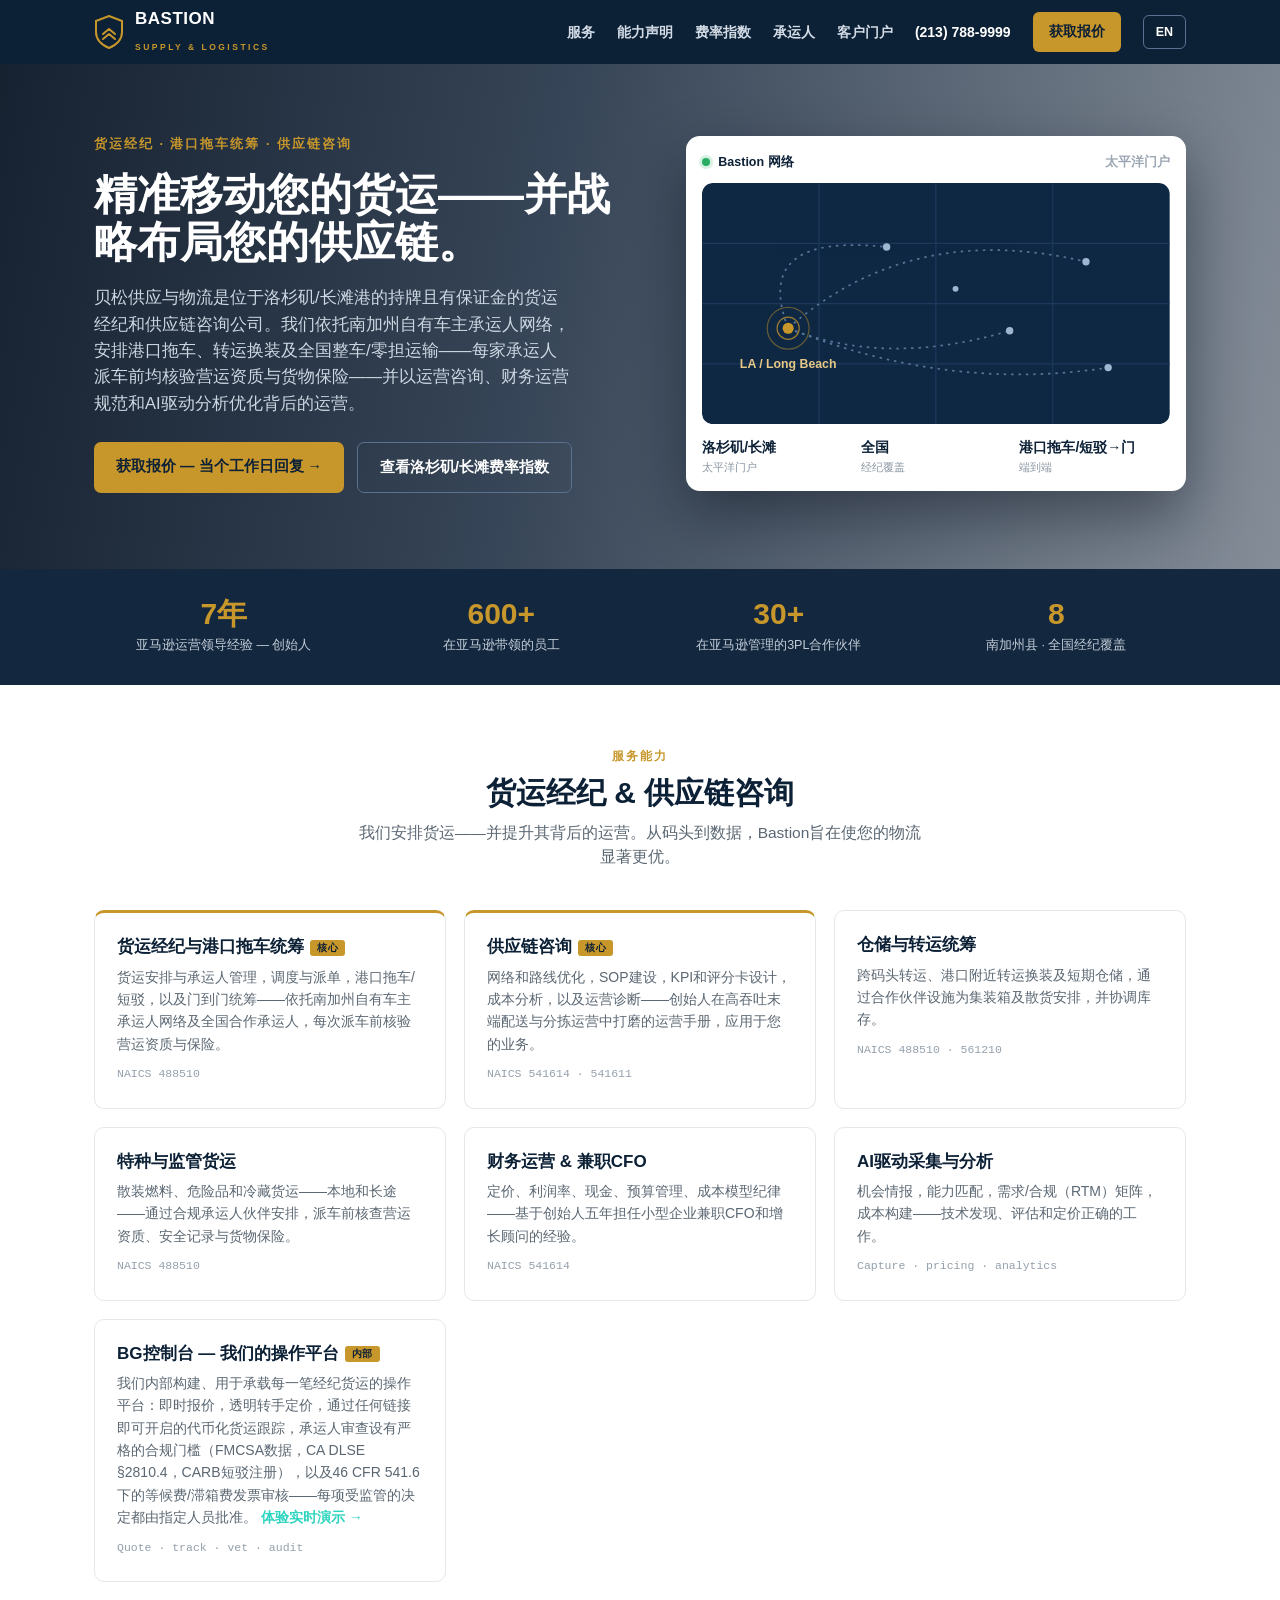
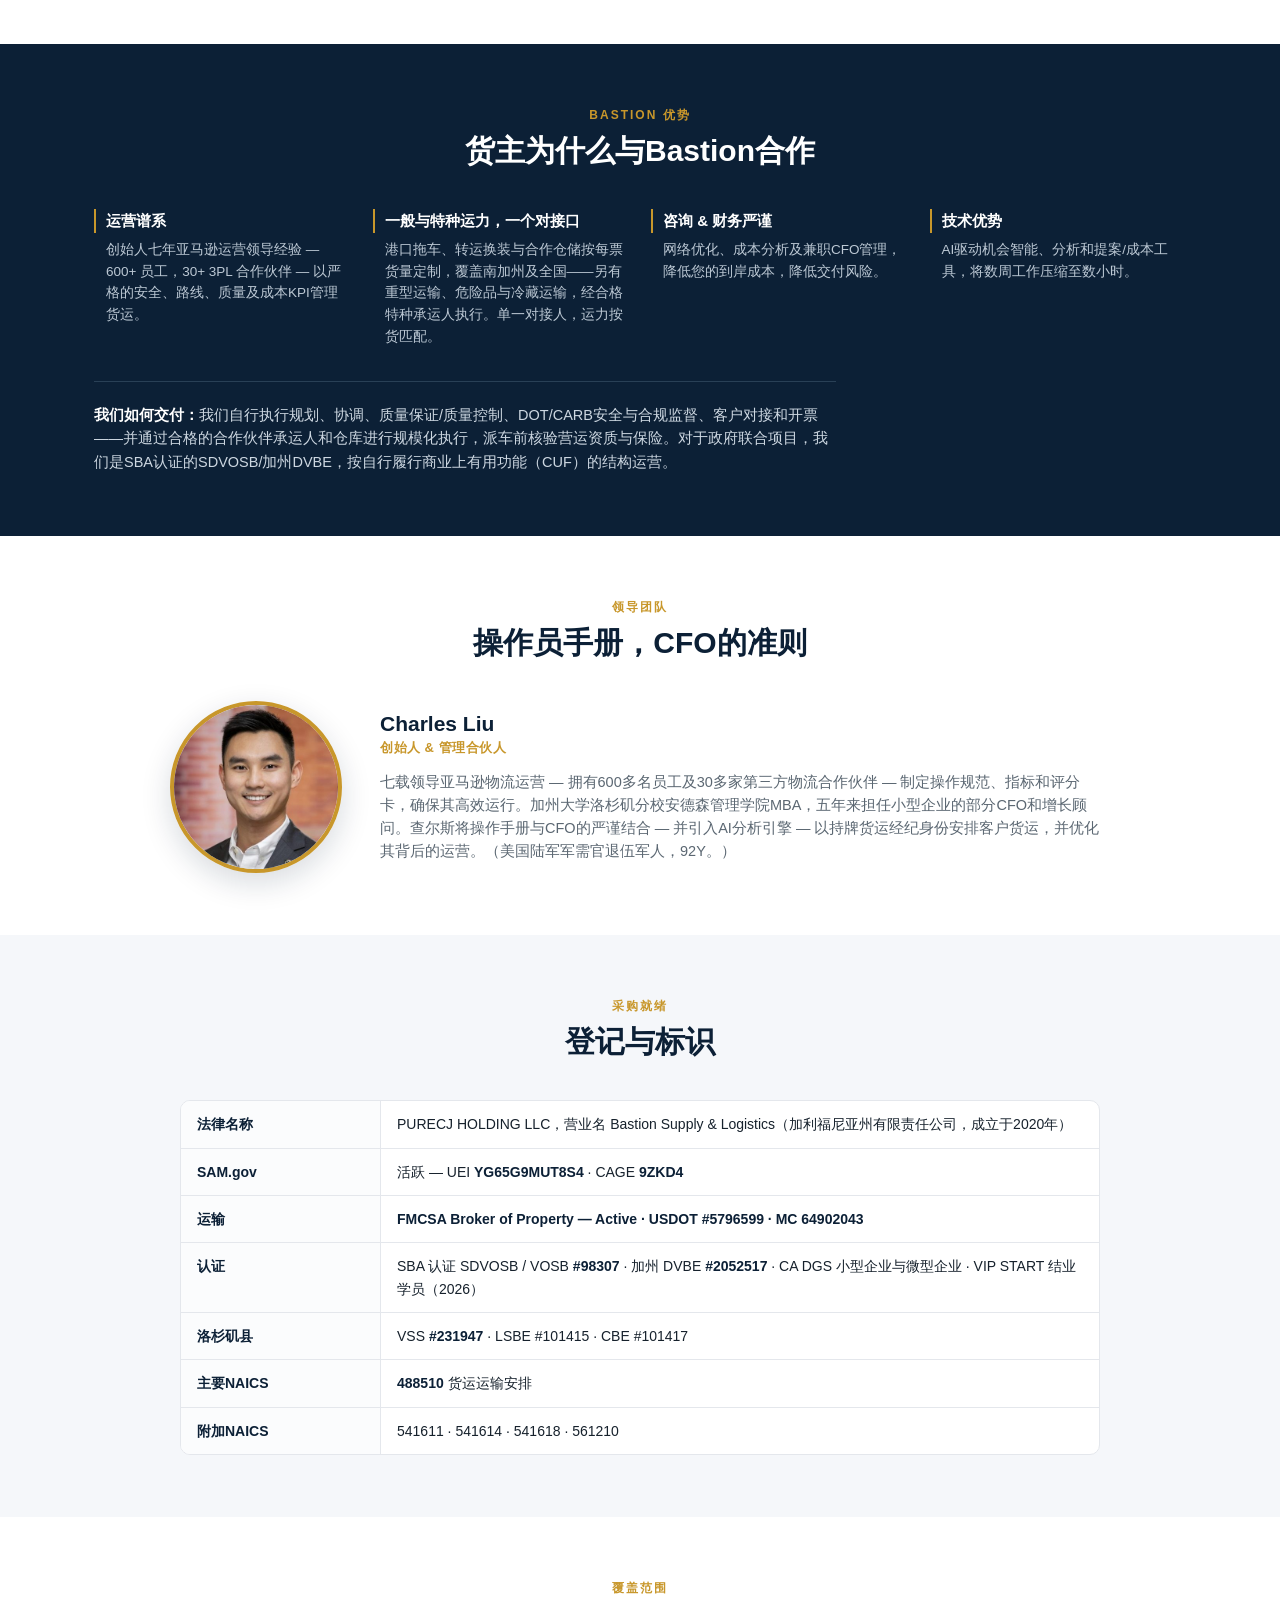
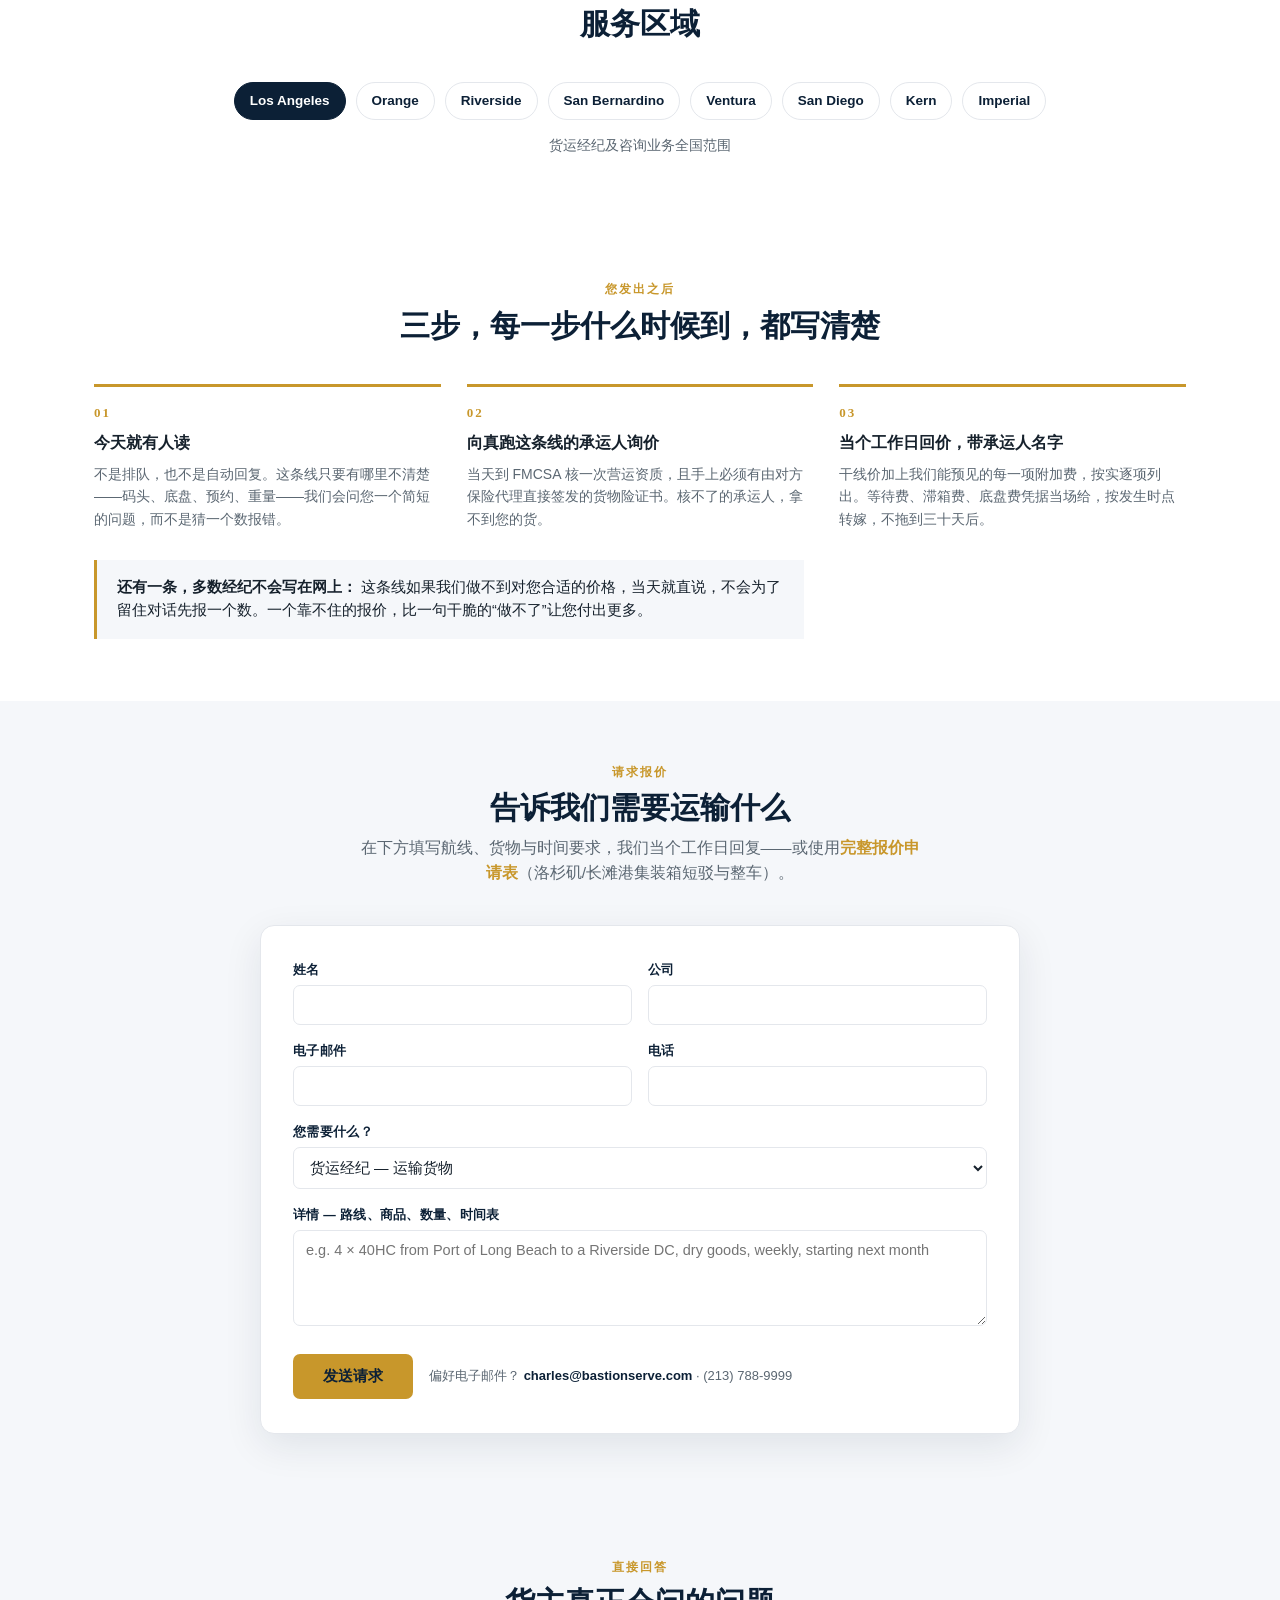
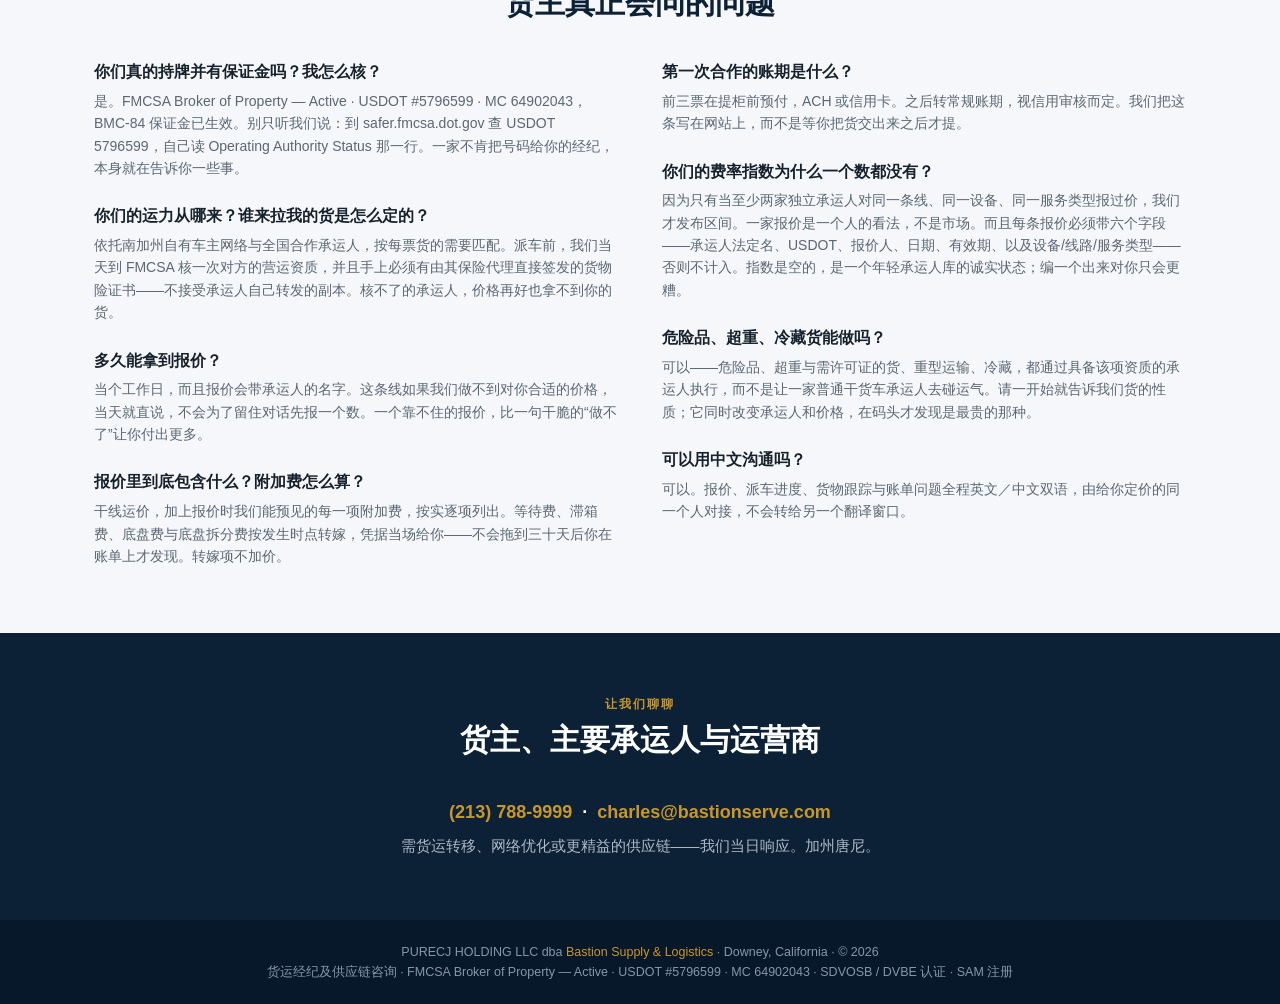
==== commit 866c5a08: "Drop "working prime" from the homepage — a ruling from July that never landed PDF_CORRECTION_DECK_20" ====
--- a/zh/index.html
+++ b/zh/index.html
@@ -158,10 +158,7 @@
 <script type="application/ld+json">
 {"@context":"https://schema.org","@type":"FAQPage","@id":"https://bastionserve.com/zh/#faq","inLanguage":"zh-CN","mainEntity":[{"@type":"Question","name":"你们真的持牌并有保证金吗？我怎么核？","acceptedAnswer":{"@type":"Answer","text":"是。FMCSA Broker of Property — Active · USDOT #5796599 · MC 64902043，BMC-84 保证金已生效。别只听我们说：到 safer.fmcsa.dot.gov 查 USDOT 5796599，自己读 Operating Authority Status 那一行。一家不肯把号码给你的经纪，本身就在告诉你一些事。"}},{"@type":"Question","name":"你们的运力从哪来？谁来拉我的货是怎么定的？","acceptedAnswer":{"@type":"Answer","text":"依托南加州自有车主网络与全国合作承运人，按每票货的需要匹配。派车前，我们当天到 FMCSA 核一次对方的营运资质，并且手上必须有由其保险代理直接签发的货物险证书——不接受承运人自己转发的副本。核不了的承运人，价格再好也拿不到你的货。"}},{"@type":"Question","name":"多久能拿到报价？","acceptedAnswer":{"@type":"Answer","text":"当个工作日，而且报价会带承运人的名字。这条线如果我们做不到对你合适的价格，当天就直说，不会为了留住对话先报一个数。一个靠不住的报价，比一句干脆的“做不了”让你付出更多。"}},{"@type":"Question","name":"报价里到底包含什么？附加费怎么算？","acceptedAnswer":{"@type":"Answer","text":"干线运价，加上报价时我们能预见的每一项附加费，按实逐项列出。等待费、滞箱费、底盘费与底盘拆分费按发生时点转嫁，凭据当场给你——不会拖到三十天后你在账单上才发现。转嫁项不加价。"}},{"@type":"Question","name":"第一次合作的账期是什么？","acceptedAnswer":{"@type":"Answer","text":"前三票在提柜前预付，ACH 或信用卡。之后转常规账期，视信用审核而定。我们把这条写在网站上，而不是等你把货交出来之后才提。"}},{"@type":"Question","name":"你们的费率指数为什么一个数都没有？","acceptedAnswer":{"@type":"Answer","text":"因为只有当至少两家独立承运人对同一条线、同一设备、同一服务类型报过价，我们才发布区间。一家报价是一个人的看法，不是市场。而且每条报价必须带六个字段——承运人法定名、USDOT、报价人、日期、有效期、以及设备/线路/服务类型——否则不计入。指数是空的，是一个年轻承运人库的诚实状态；编一个出来对你只会更糟。"}},{"@type":"Question","name":"危险品、超重、冷藏货能做吗？","acceptedAnswer":{"@type":"Answer","text":"可以——危险品、超重与需许可证的货、重型运输、冷藏，都通过具备该项资质的承运人执行，而不是让一家普通干货车承运人去碰运气。请一开始就告诉我们货的性质；它同时改变承运人和价格，在码头才发现是最贵的那种。"}},{"@type":"Question","name":"可以用中文沟通吗？","acceptedAnswer":{"@type":"Answer","text":"可以。报价、派车进度、货物跟踪与账单问题全程英文／中文双语，由给你定价的同一个人对接，不会转给另一个翻译窗口。"}}]}
 </script>
-<link rel="alternate" hreflang="en" href="https://bastionserve.com/">
-<link rel="alternate" hreflang="zh-Hans" href="https://bastionserve.com/zh/">
-<link rel="alternate" hreflang="x-default" href="https://bastionserve.com/">
-<link rel="canonical" href="https://bastionserve.com/">
+<link rel="alternate" type="application/json" href="/data/coverage.json" title="Machine-readable service coverage">
 <link rel="alternate" hreflang="en" href="https://bastionserve.com/">
 <link rel="alternate" hreflang="zh-Hans" href="https://bastionserve.com/zh/">
 <link rel="alternate" hreflang="x-default" href="https://bastionserve.com/">
@@ -257,7 +254,7 @@
     <div class="col"><div class="t">咨询 & 财务严谨</div><p>网络优化、成本分析及兼职CFO管理，降低您的到岸成本，降低交付风险。</p></div>
     <div class="col"><div class="t">技术优势</div><p>AI驱动机会智能、分析和提案/成本工具，将数周工作压缩至数小时。</p></div>
   </div>
-  <p class="deliver"><b>我们如何交付：</b>Bastion 以自营主承包商（working prime）身份运营：我们自行执行规划、协调、质量保证/质量控制、DOT/CARB安全与合规监督、客户对接和开票——并通过合格的合作伙伴承运人和仓库进行规模化执行，派车前核验营运资质与保险。对于政府联合项目，我们是SBA认证的SDVOSB/加州DVBE，按自行履行商业上有用功能（CUF）的结构运营。</p>
+  <p class="deliver"><b>我们如何交付：</b>我们自行执行规划、协调、质量保证/质量控制、DOT/CARB安全与合规监督、客户对接和开票——并通过合格的合作伙伴承运人和仓库进行规模化执行，派车前核验营运资质与保险。对于政府联合项目，我们是SBA认证的SDVOSB/加州DVBE，按自行履行商业上有用功能（CUF）的结构运营。</p>
 </div></section>
 
 <section class="blk"><div class="wrap">
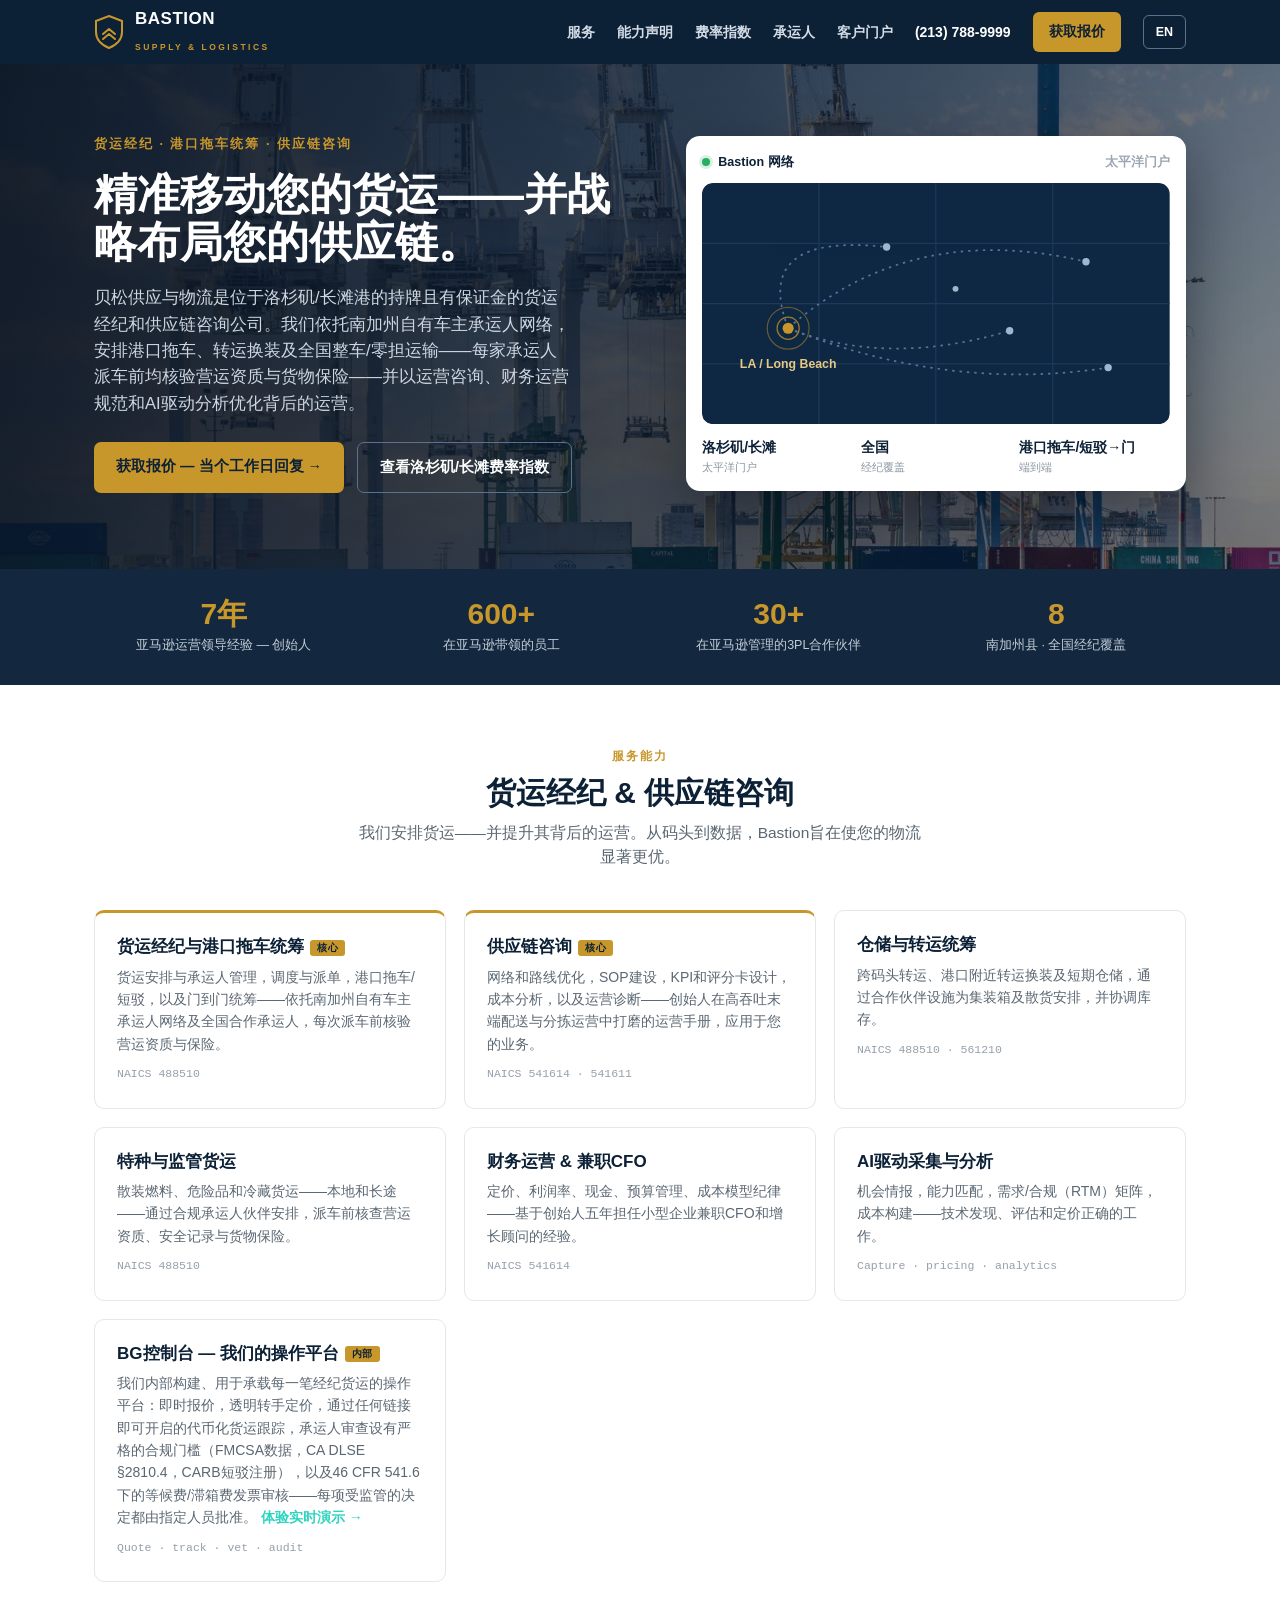
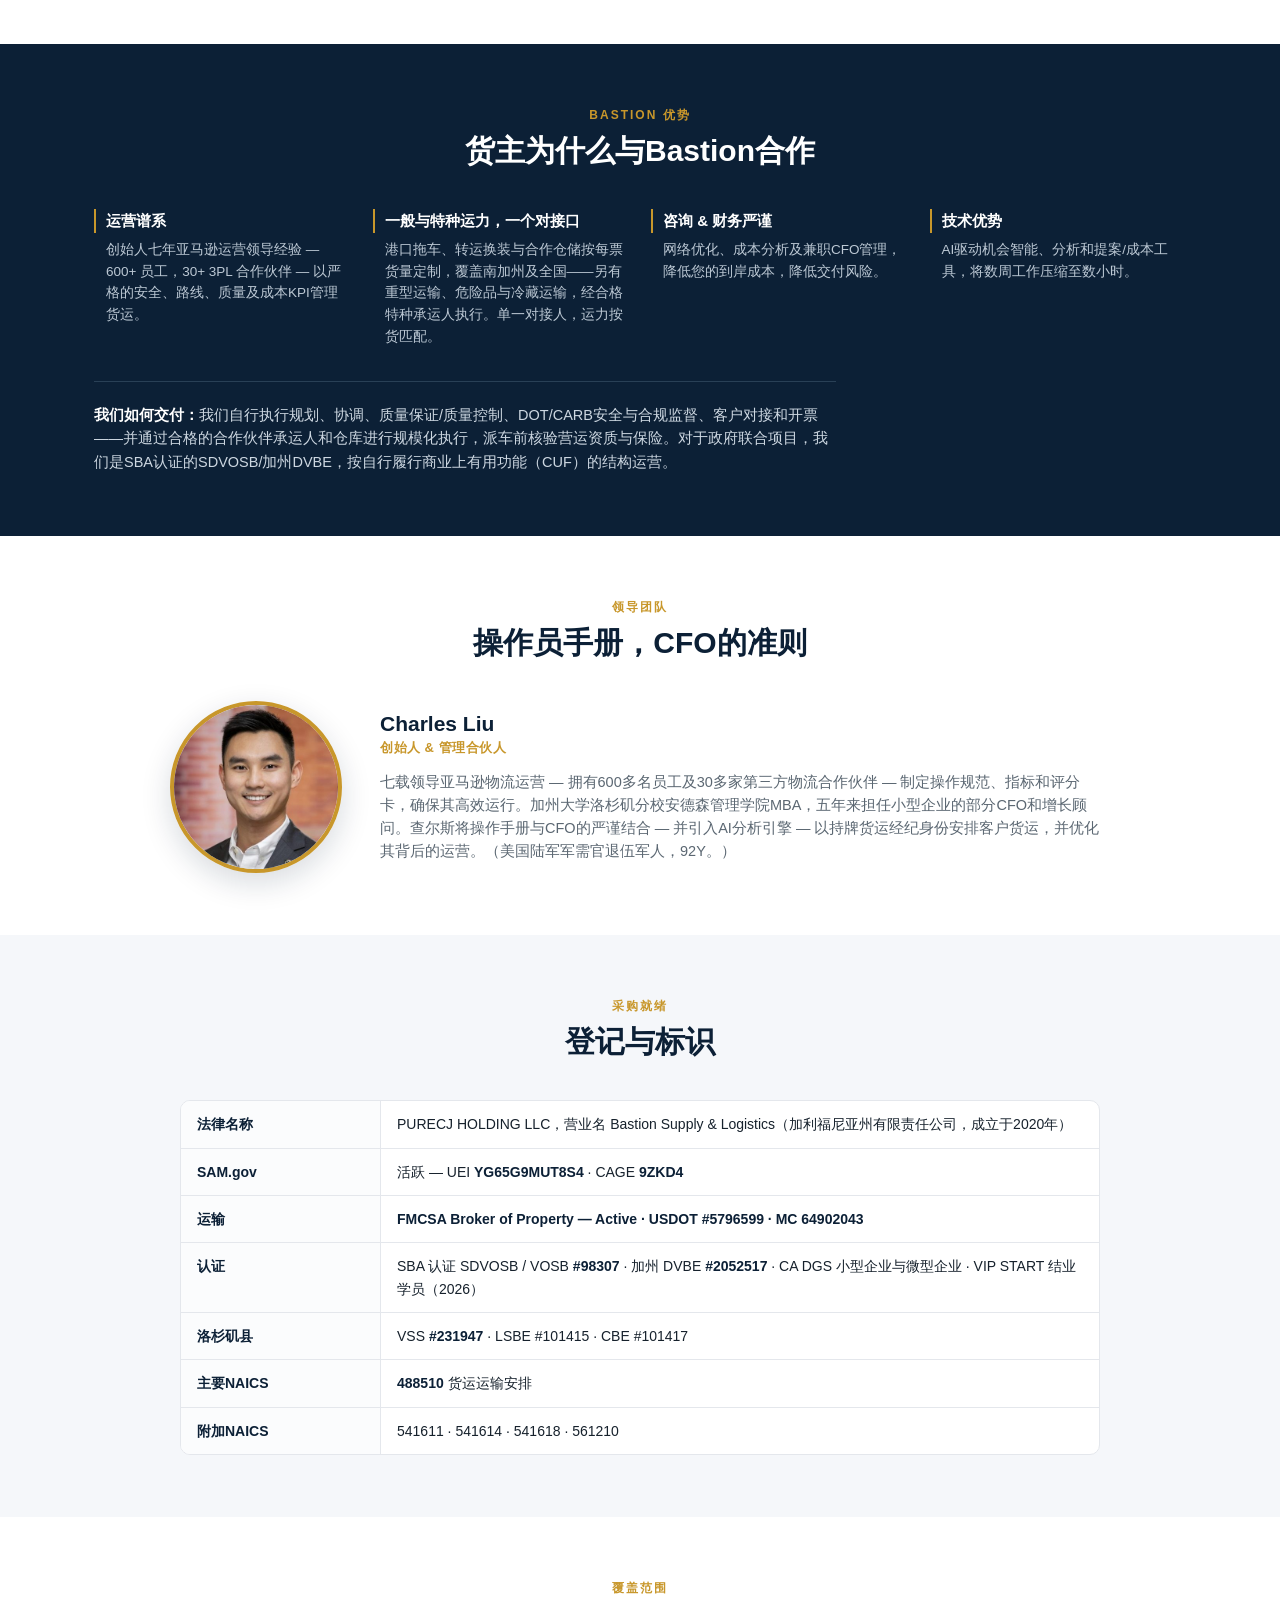
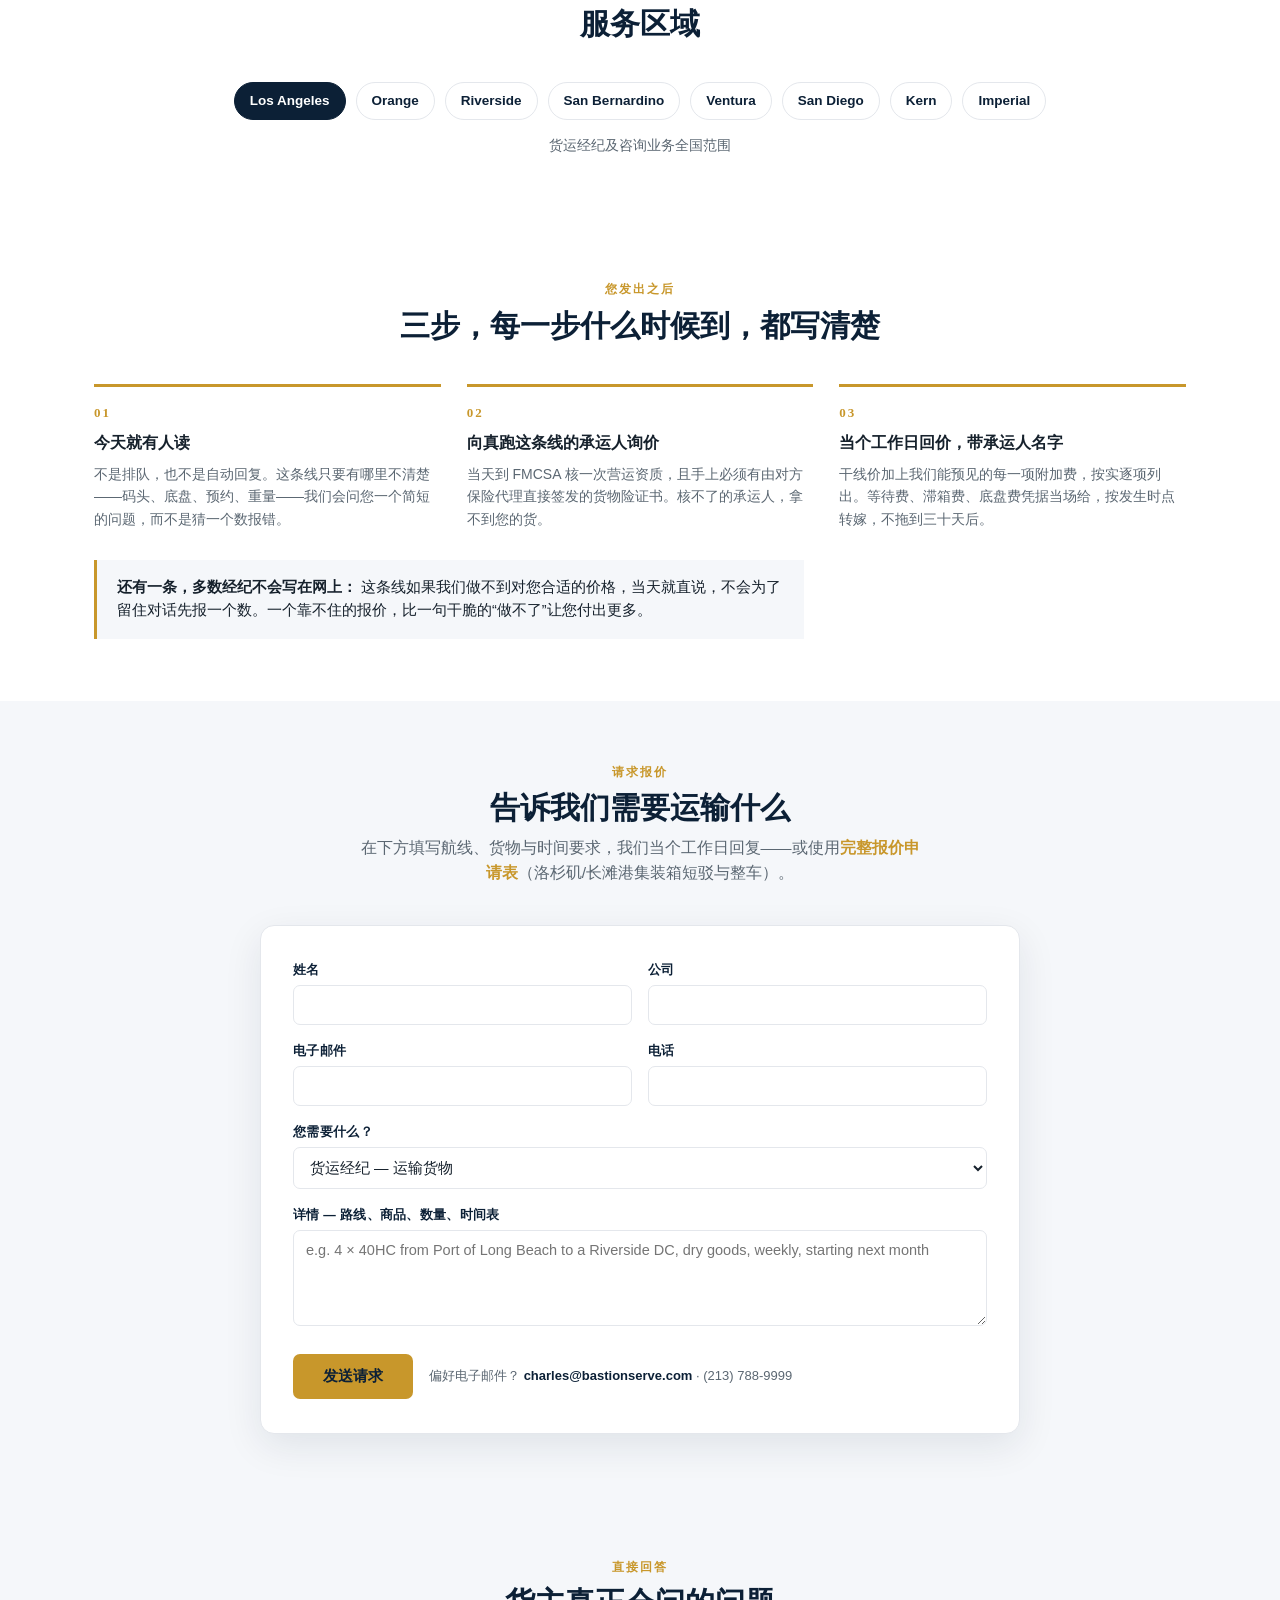
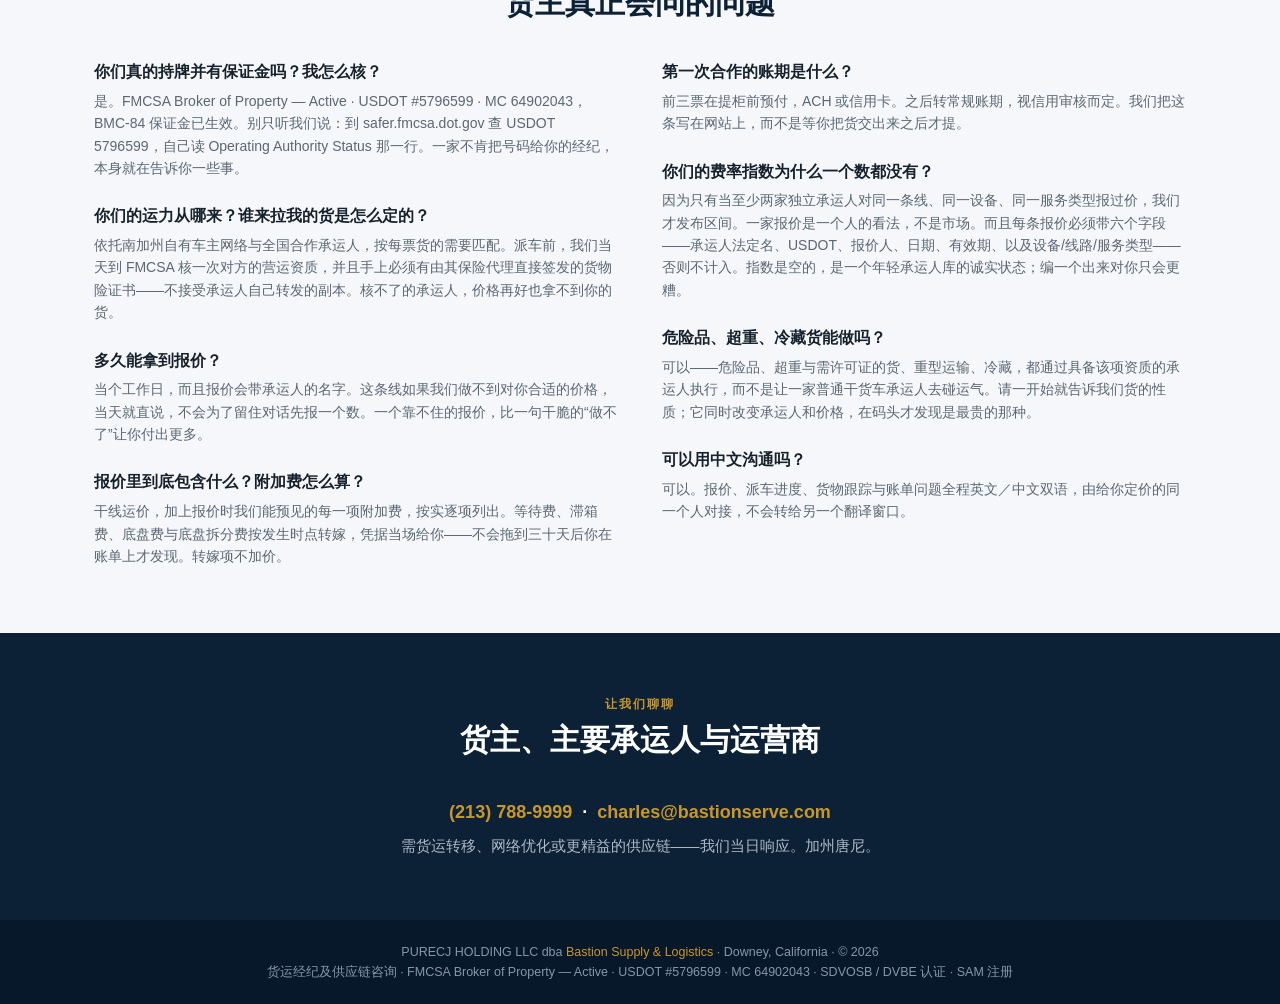
==== commit aaee93c7: "Resolve the hero image from the Chinese homepage" ====
--- a/zh/index.html
+++ b/zh/index.html
@@ -39,7 +39,7 @@
 @media(max-width:760px){.nav a.lnk,.nav .phone{display:none}}
 /* hero */
 .hero{position:relative;color:#eef2f6;overflow:hidden}
-.hero .bg{position:absolute;inset:0;background:url('port-hero.jpg') center/cover;}
+.hero .bg{position:absolute;inset:0;background:url('/port-hero.jpg') center/cover;}
 .hero .ov{position:absolute;inset:0;background:linear-gradient(100deg,rgba(8,20,36,.94) 0%,rgba(10,28,50,.82) 42%,rgba(10,28,50,.5) 100%)}
 .hero .wrap{position:relative;display:grid;grid-template-columns:1.05fr .95fr;gap:40px;align-items:center;padding:70px 24px 76px}
 .hero .eyebrow{color:var(--gold);font-weight:700;letter-spacing:2px;font-size:12.5px;text-transform:uppercase;margin-bottom:16px}
@@ -322,14 +322,14 @@
       <div><label for="qp">电话</label><input id="qp" type="tel" name="Phone"></div>
       <div class="full"><label for="qs">您需要什么？</label>
         <select id="qs" name="Service">
-          <option>货运经纪 — 运输货物</option>
-          <option>洛杉矶/长滩港口拖车/转运换装</option>
-          <option>仓储/配送</option>
-          <option>专业/监管货运（燃料、危险品、冷藏）</option>
-          <option>供应链咨询/网络优化</option>
-          <option>兼职CFO / 财务运营</option>
-          <option>政府联合/分包</option>
-          <option>其他</option>
+          <option value="Freight brokerage — move a shipment">货运经纪 — 运输货物</option>
+          <option value="Drayage / transload at LA / Long Beach">洛杉矶/长滩港口拖车/转运换装</option>
+          <option value="Warehousing / distribution">仓储/配送</option>
+          <option value="Specialty / regulated freight (fuel, hazmat, reefer)">专业/监管货运（燃料、危险品、冷藏）</option>
+          <option value="Supply-chain consulting / network optimization">供应链咨询/网络优化</option>
+          <option value="Fractional CFO / financial operations">兼职CFO / 财务运营</option>
+          <option value="Government teaming / subcontract">政府联合/分包</option>
+          <option value="Other">其他</option>
         </select>
       </div>
       <div class="full"><label for="qd">详情 — 路线、商品、数量、时间表</label><textarea id="qd" name="Details" placeholder="e.g. 4 × 40HC from Port of Long Beach to a Riverside DC, dry goods, weekly, starting next month" data-en-placeholder="e.g. 4 × 40HC from Port of Long Beach to a Riverside DC, dry goods, weekly, starting next month" data-zh-placeholder="例：4 × 40HC 从长滩港到河滨配送中心，干货，每周一次，下月开始"></textarea></div>
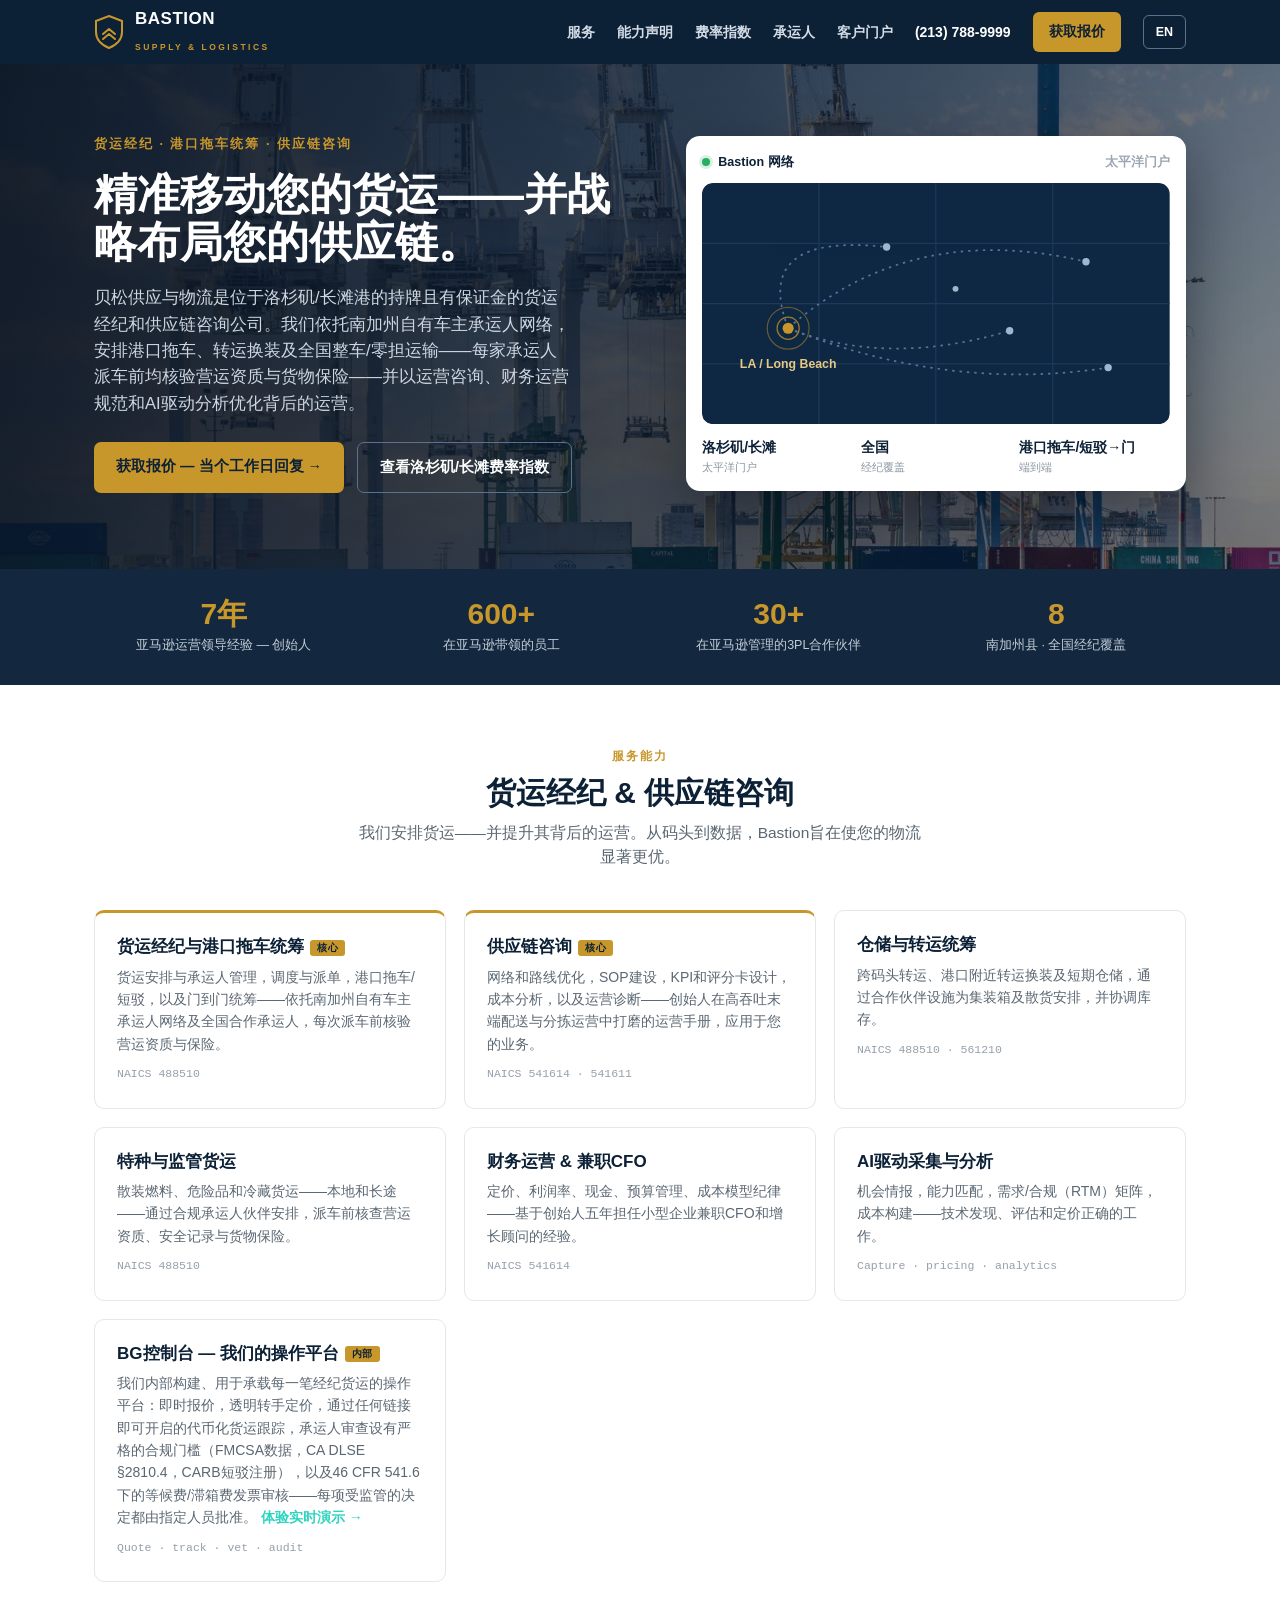
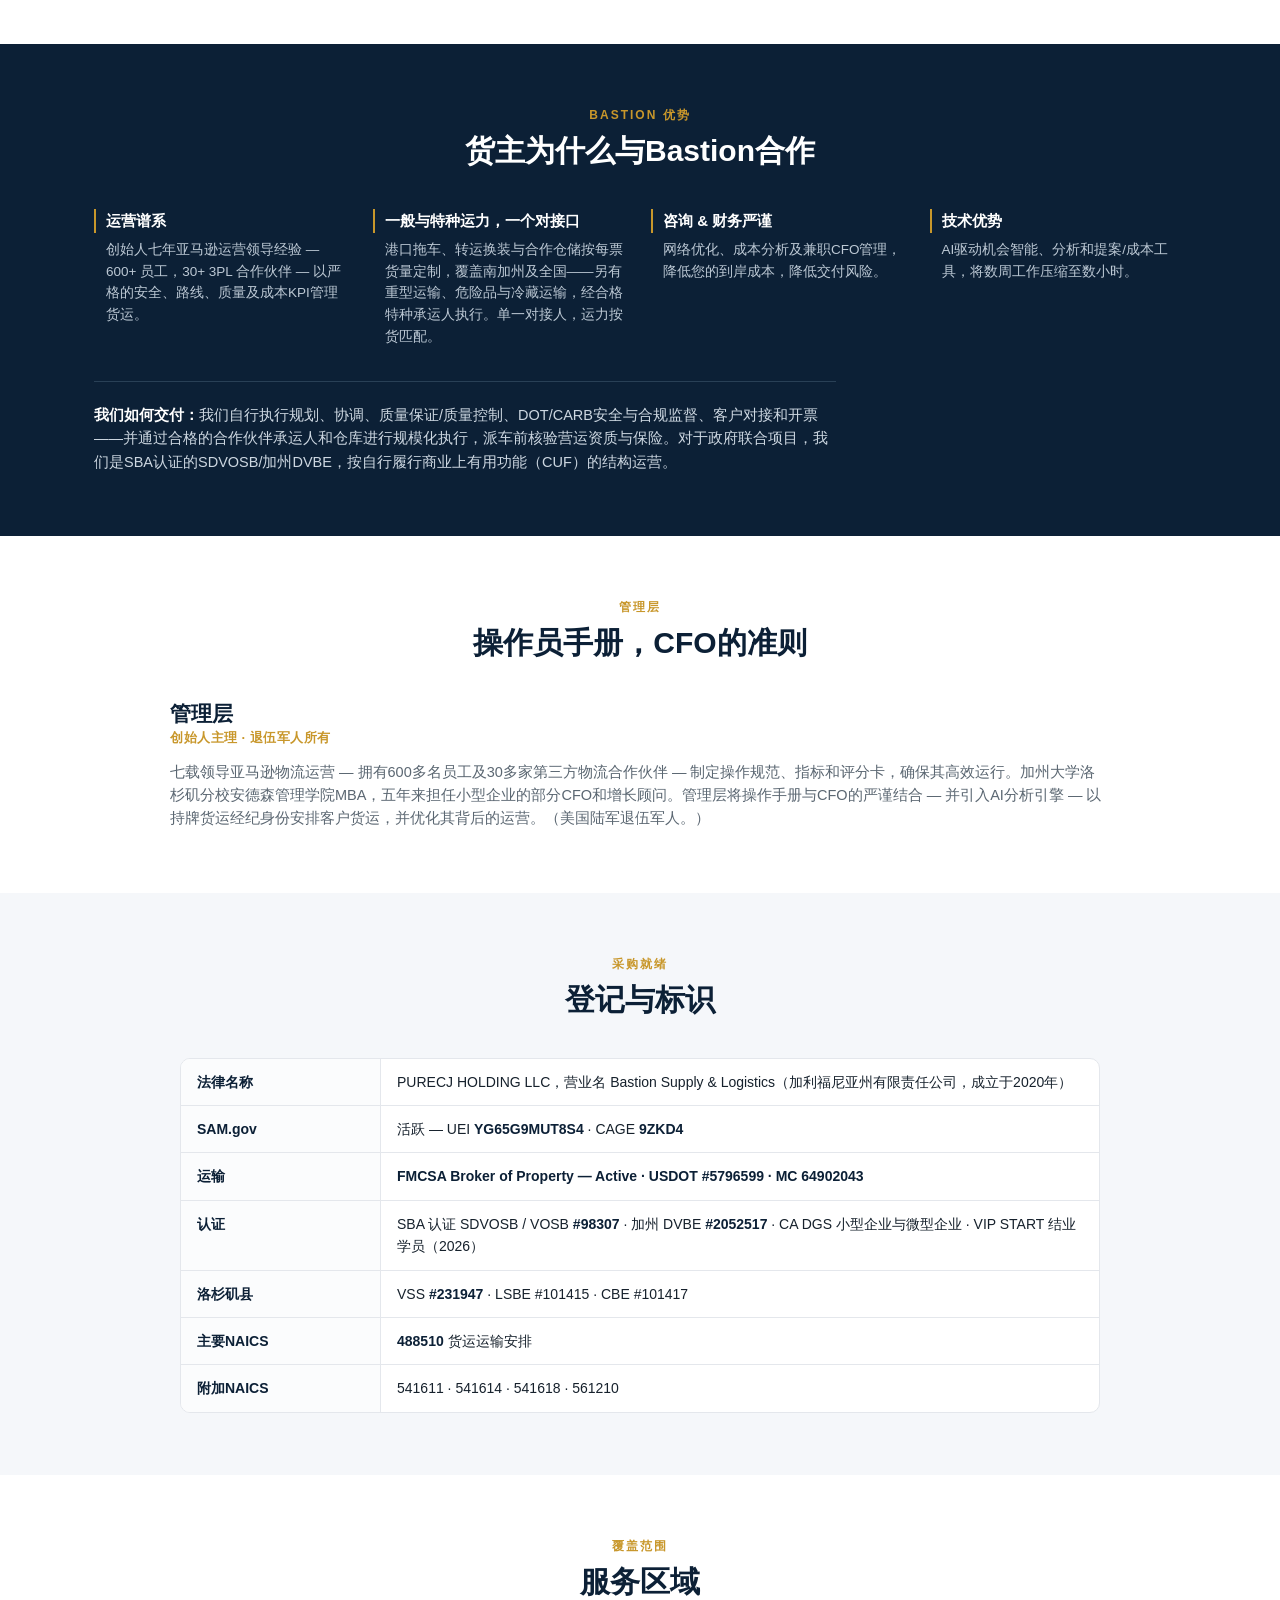
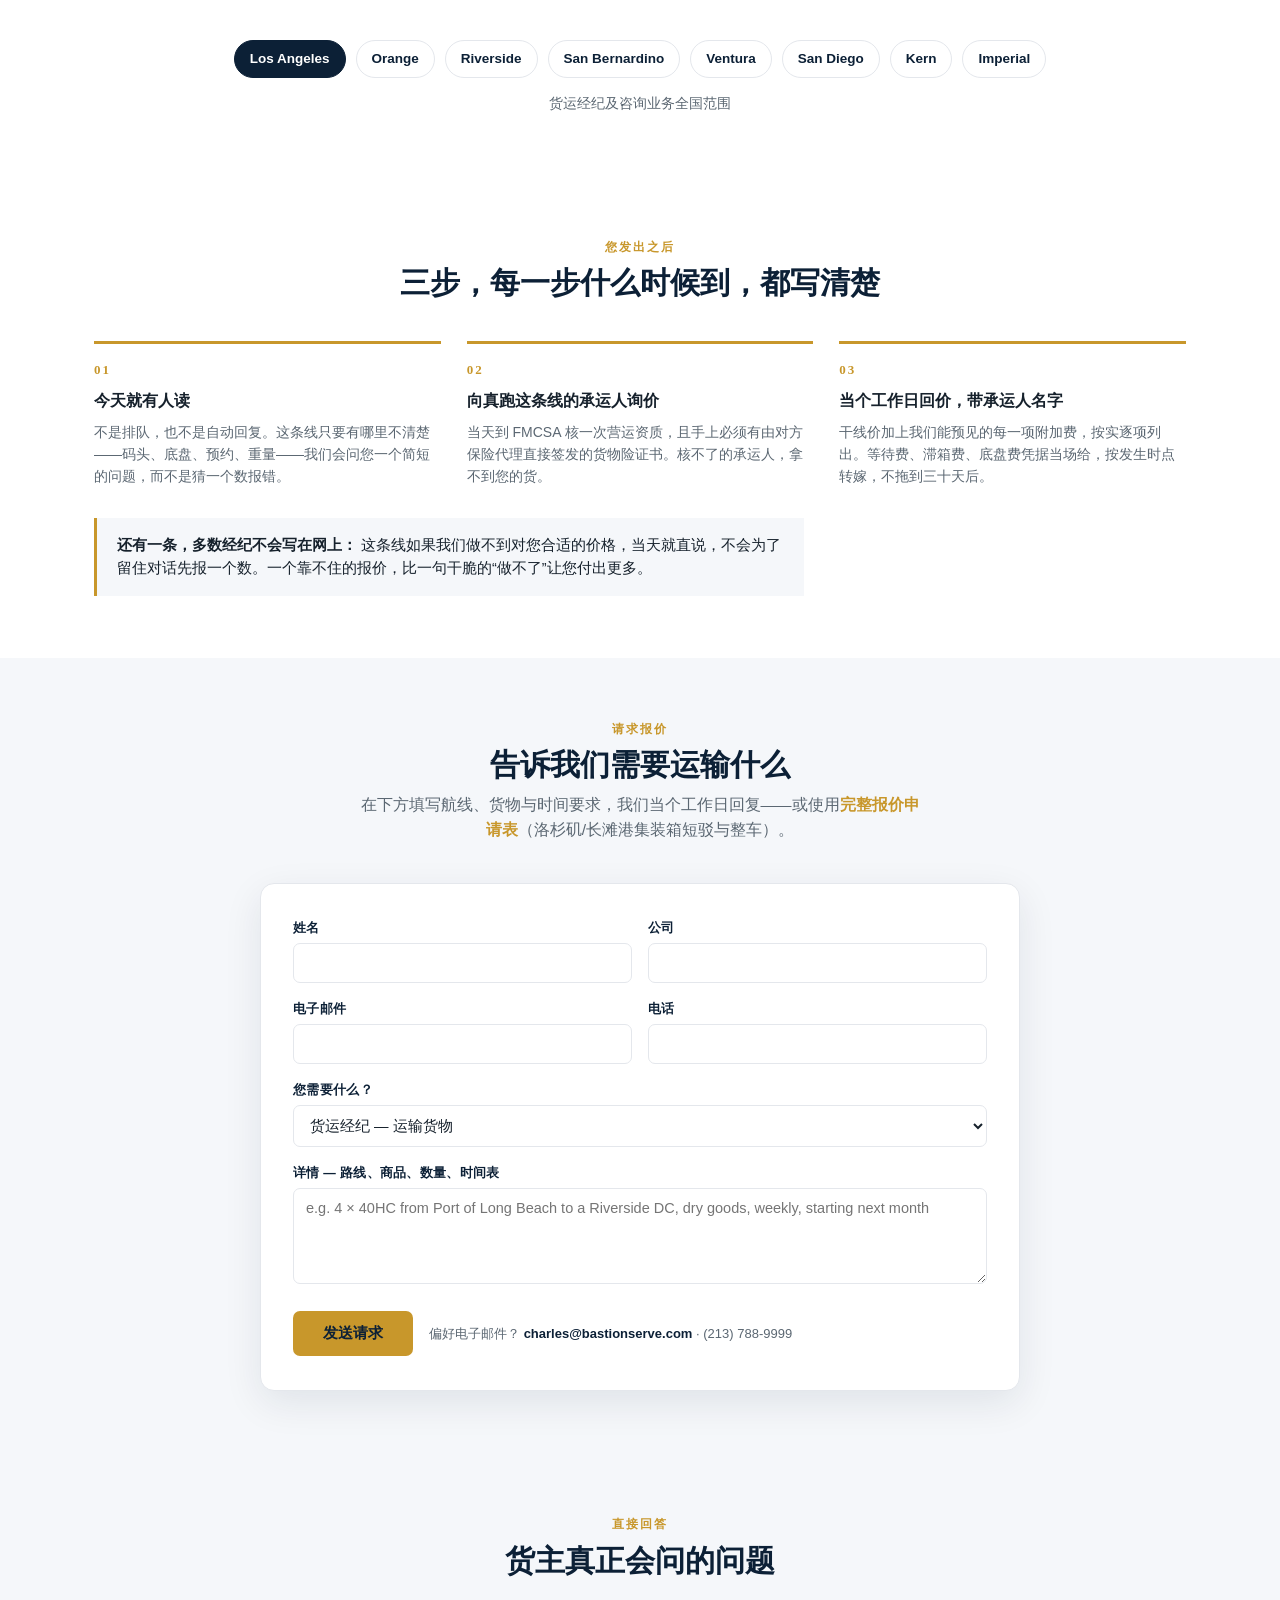
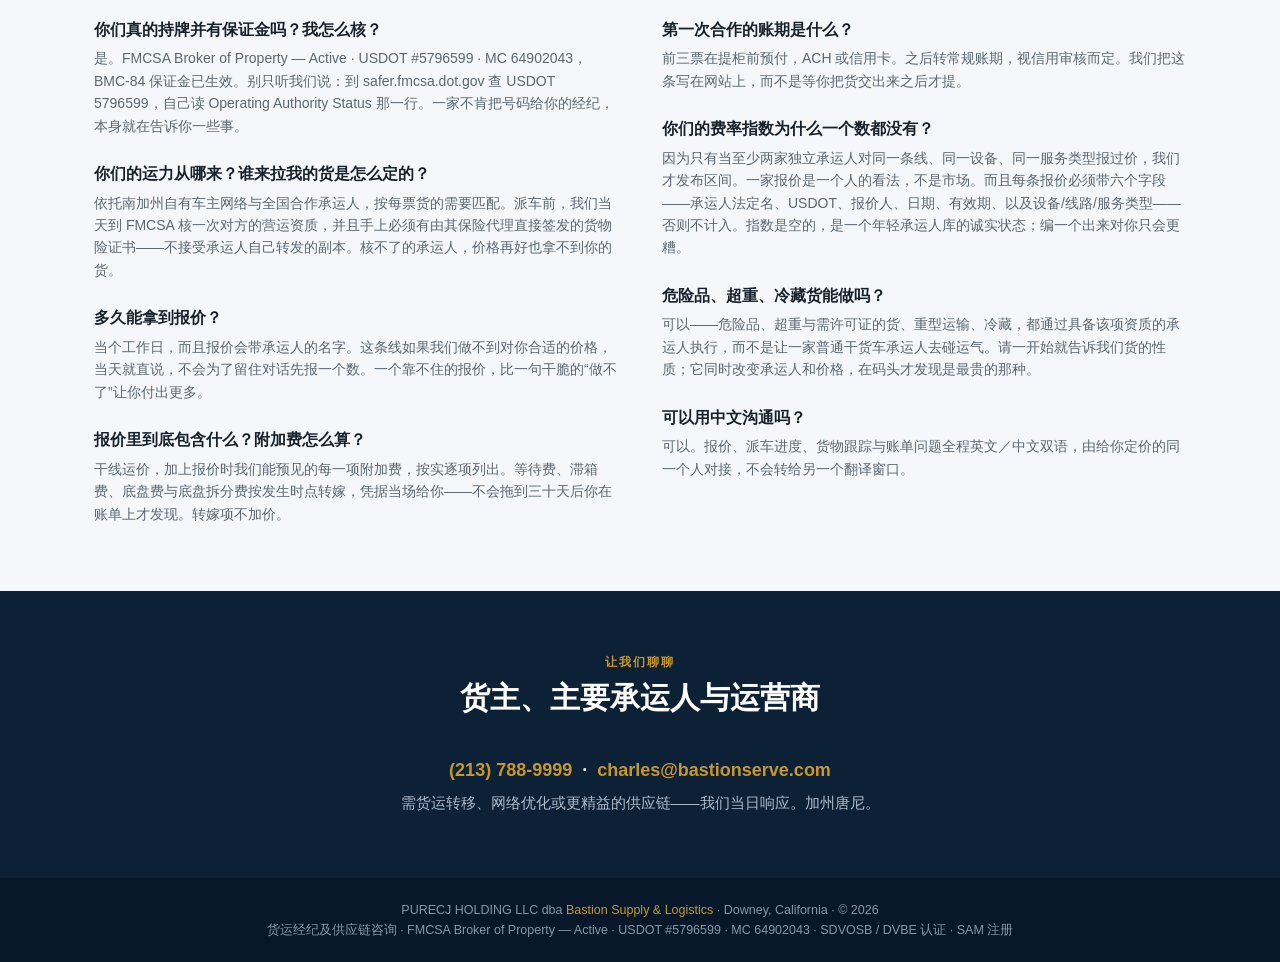
==== commit 75c67db0: "Replace the named founder profile and photo with an unnamed management summary The owner asked for p" ====
--- a/zh/index.html
+++ b/zh/index.html
@@ -258,13 +258,12 @@
 </div></section>
 
 <section class="blk"><div class="wrap">
-  <div class="sec-head"><div class="k">领导团队</div><h2>操作员手册，CFO的准则</h2></div>
+  <div class="sec-head"><div class="k">管理层</div><h2>操作员手册，CFO的准则</h2></div>
   <div class="lead-wrap">
-    <img class="ph" src="/founder.jpg" alt="Charles Liu, Founder & Managing Member">
     <div>
-      <h3>Charles Liu</h3>
-      <div class="role">创始人 & 管理合伙人</div>
-      <p>七载领导亚马逊物流运营 — 拥有600多名员工及30多家第三方物流合作伙伴 — 制定操作规范、指标和评分卡，确保其高效运行。加州大学洛杉矶分校安德森管理学院MBA，五年来担任小型企业的部分CFO和增长顾问。查尔斯将操作手册与CFO的严谨结合 — 并引入AI分析引擎 — 以持牌货运经纪身份安排客户货运，并优化其背后的运营。（美国陆军军需官退伍军人，92Y。）</p>
+      <h3>管理层</h3>
+      <div class="role">创始人主理 · 退伍军人所有</div>
+      <p>七载领导亚马逊物流运营 — 拥有600多名员工及30多家第三方物流合作伙伴 — 制定操作规范、指标和评分卡，确保其高效运行。加州大学洛杉矶分校安德森管理学院MBA，五年来担任小型企业的部分CFO和增长顾问。管理层将操作手册与CFO的严谨结合 — 并引入AI分析引擎 — 以持牌货运经纪身份安排客户货运，并优化其背后的运营。（美国陆军退伍军人。）</p>
     </div>
   </div>
 </div></section>
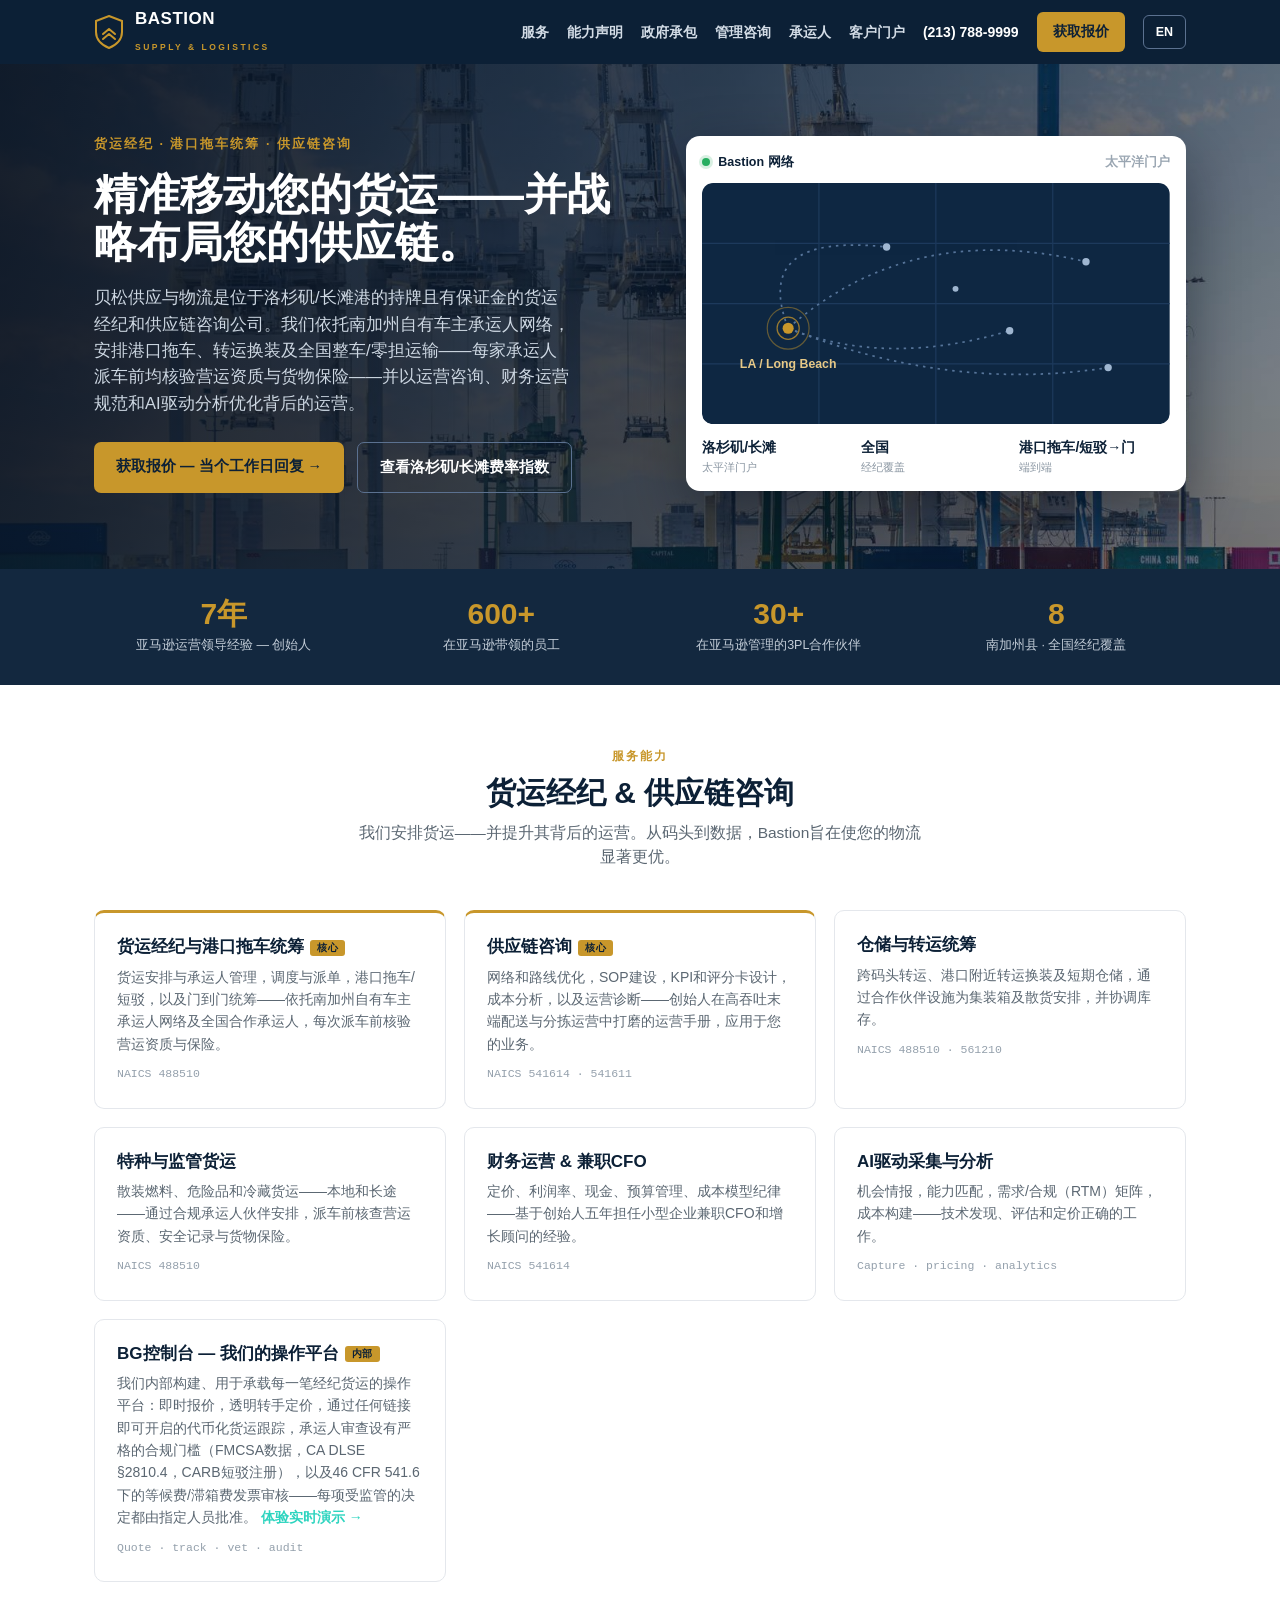
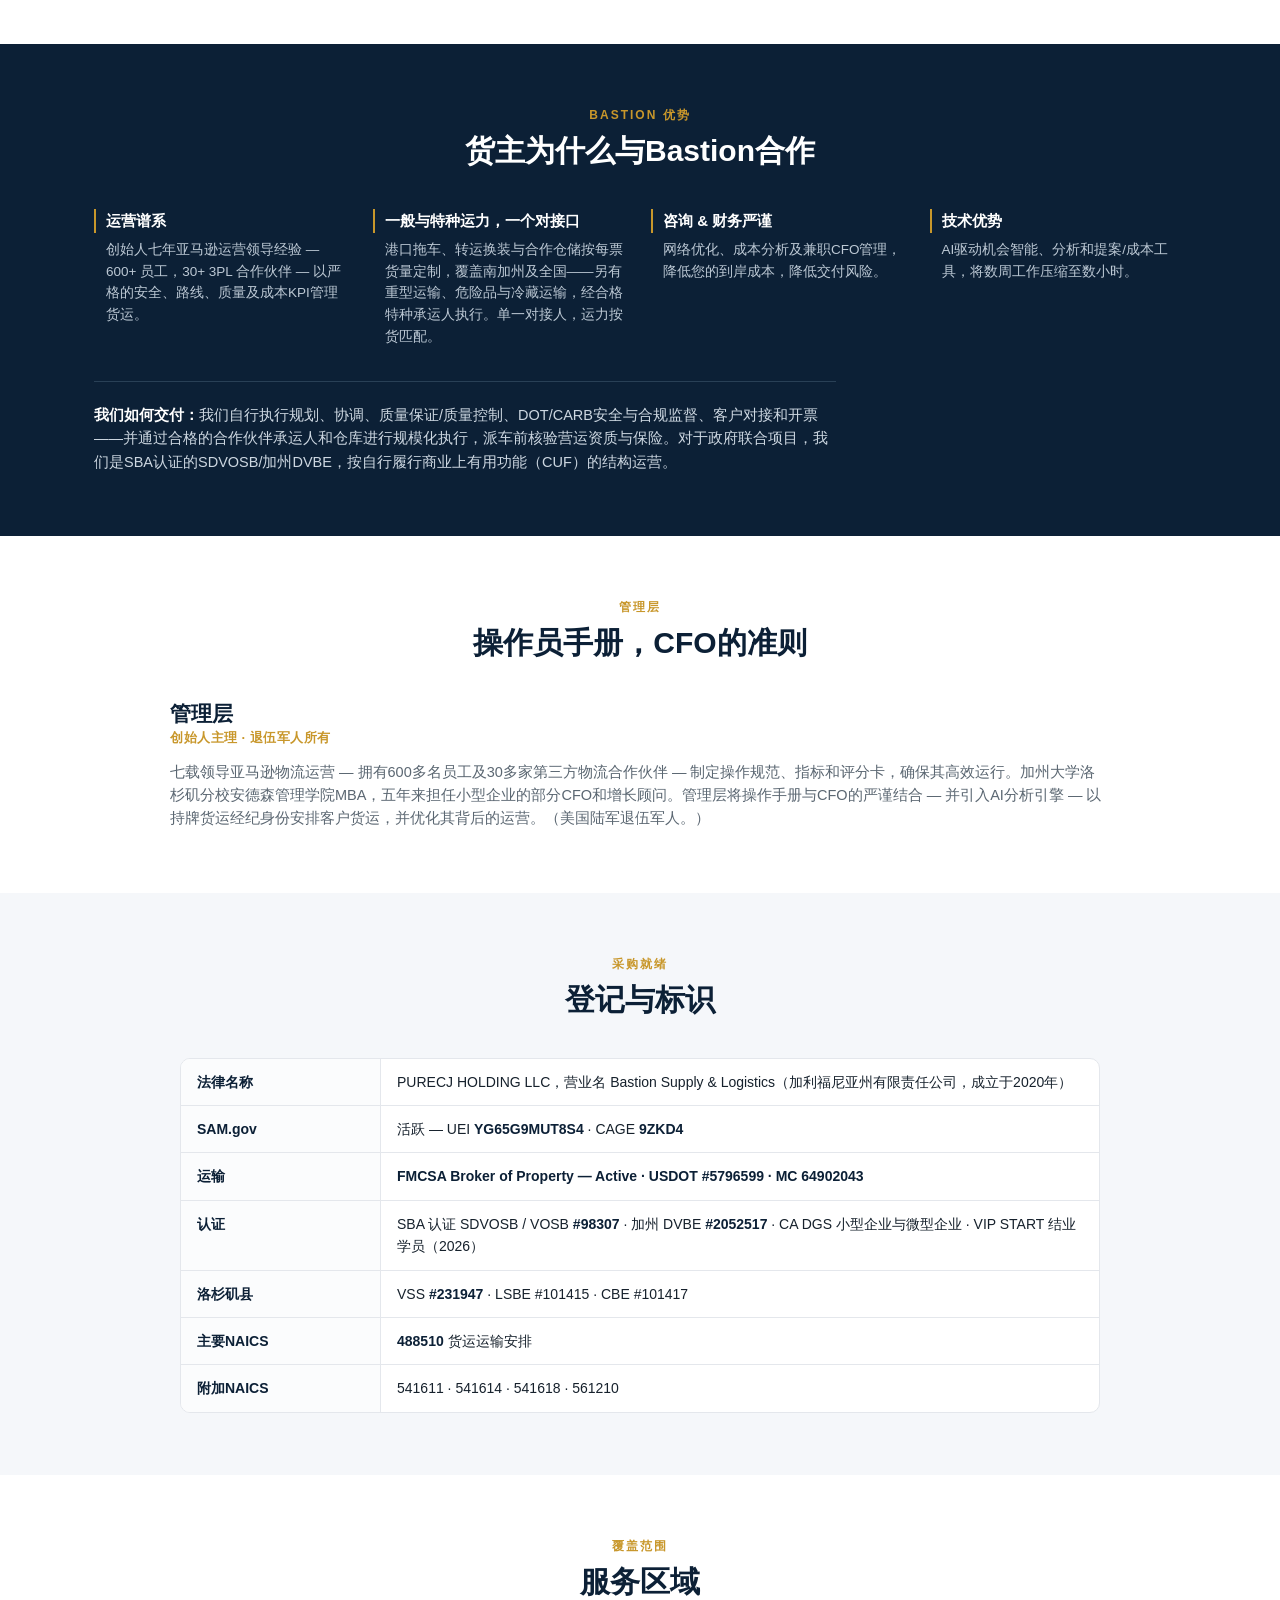
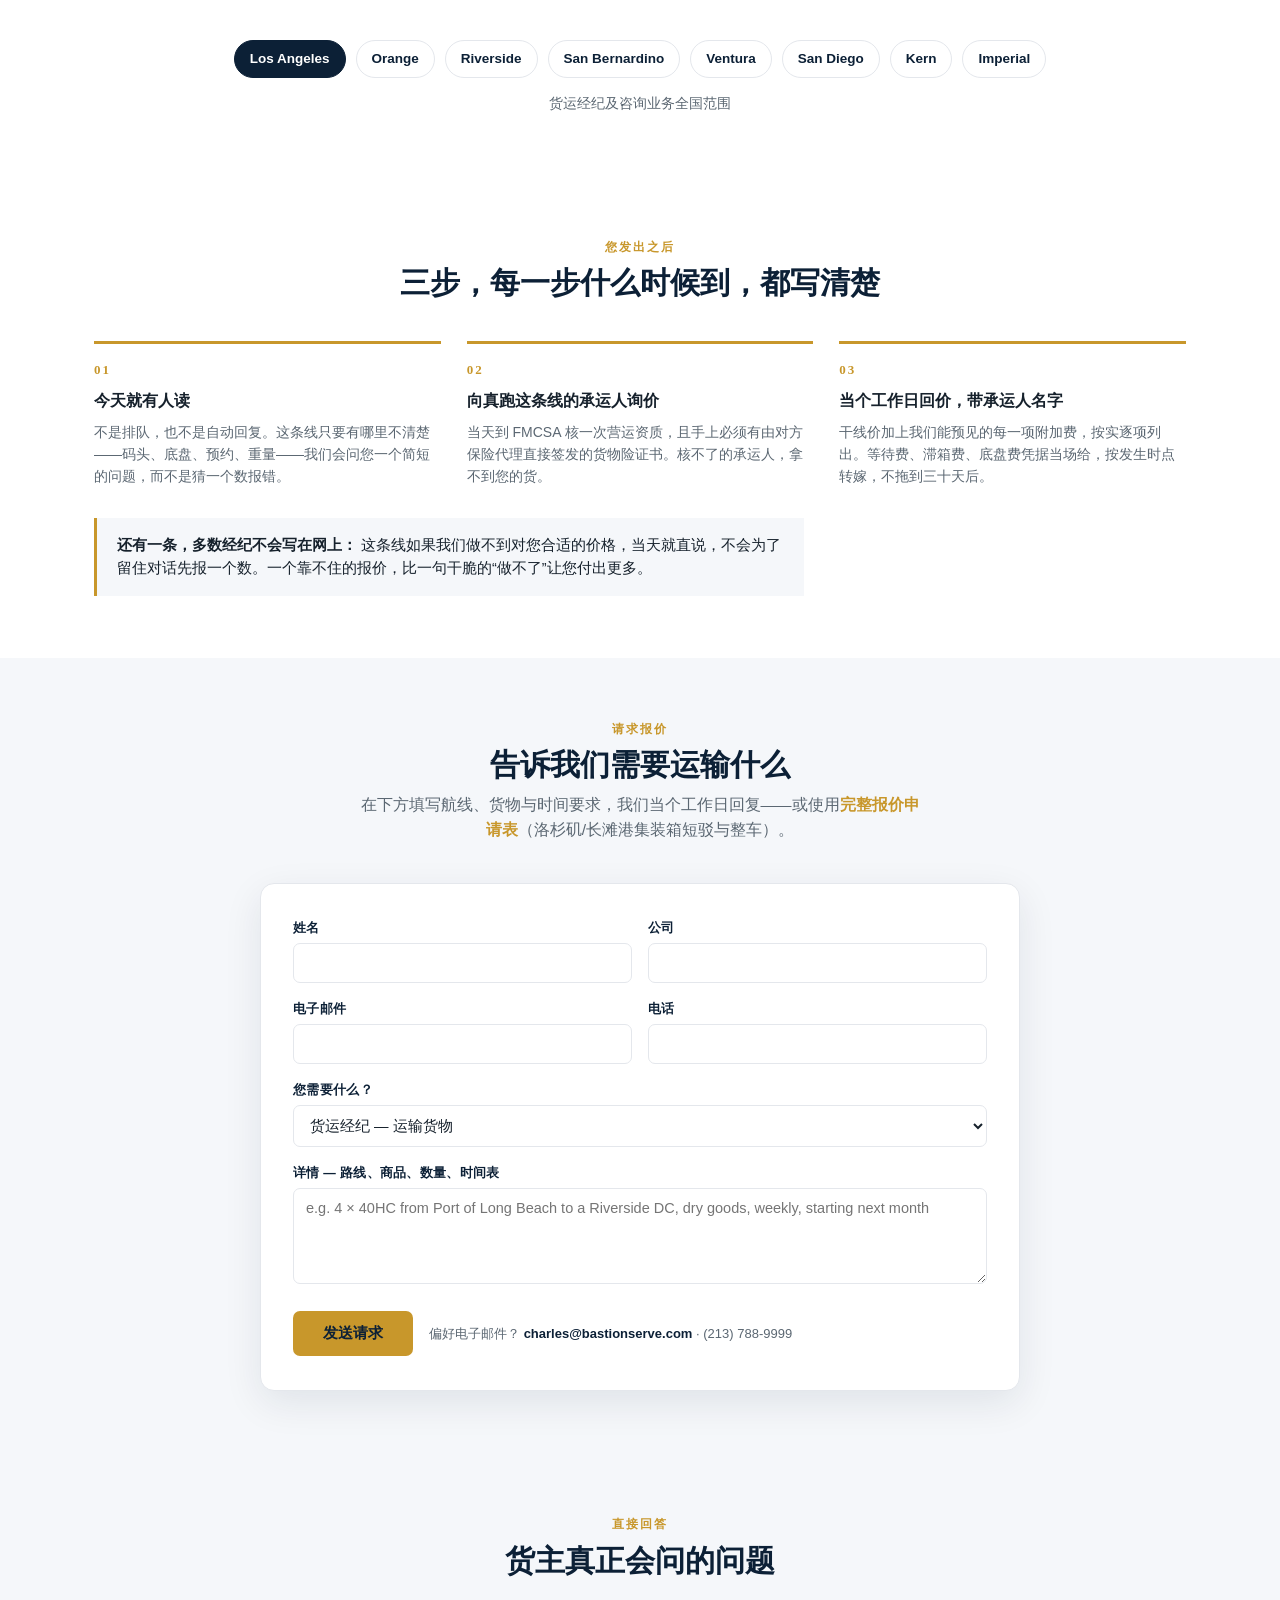
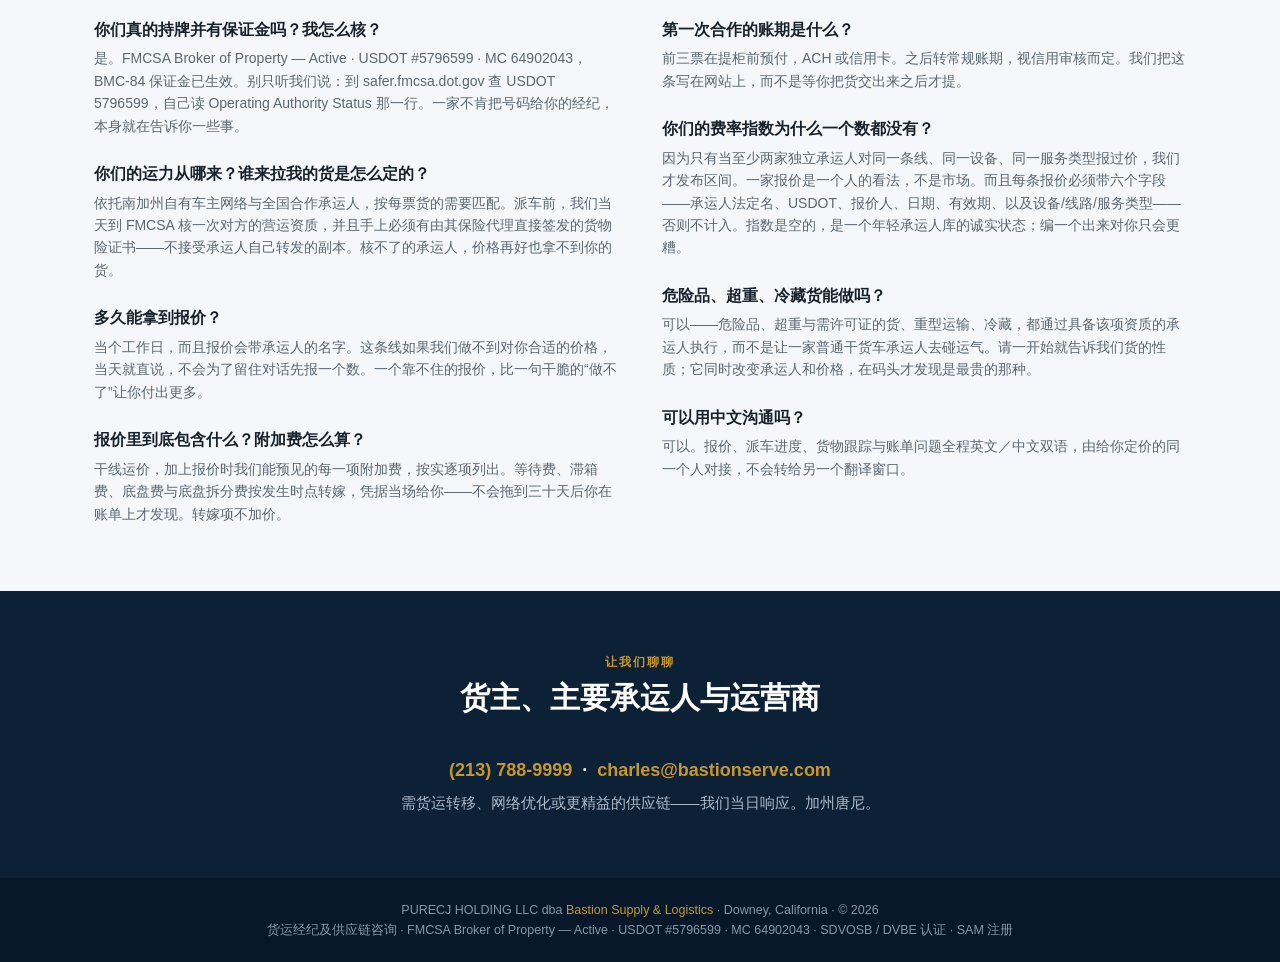
==== commit 2bde1f8b: "Publish government contracting and consulting pages The owner reviewed the drafts and confirmed the " ====
--- a/zh/index.html
+++ b/zh/index.html
@@ -28,15 +28,15 @@
 .brand svg{flex:none}
 .brand .bn{font-size:17px;color:#fff;line-height:1}
 .brand .bs{font-size:8.5px;letter-spacing:2.5px;color:var(--gold);font-weight:700}
-.nav{display:flex;align-items:center;gap:22px;font-size:14px}
-.nav a.lnk{color:#d3dce6;font-weight:600}
+.nav{display:flex;align-items:center;gap:18px;font-size:14px}
+.nav a.lnk{color:#d3dce6;font-weight:600;white-space:nowrap}
 .nav a.lnk:hover{color:#fff}
 .nav .phone{color:#fff;font-weight:700;white-space:nowrap}
-.nav .quote{background:var(--gold);color:var(--navy);font-weight:800;padding:9px 16px;border-radius:6px;font-size:13.5px}
+.nav .quote{background:var(--gold);color:var(--navy);font-weight:800;padding:9px 16px;border-radius:6px;font-size:13.5px;white-space:nowrap}
 .nav .quote:hover{background:#d9a838}
 .nav .lang-toggle{background:transparent;border:1.5px solid #5b7190;color:#fff;font-weight:700;padding:6px 12px;border-radius:6px;font-size:12.5px;cursor:pointer;font-family:inherit}
 .nav .lang-toggle:hover{border-color:var(--gold);color:var(--gold)}
-@media(max-width:760px){.nav a.lnk,.nav .phone{display:none}}
+@media(max-width:1040px){.nav a.lnk,.nav .phone{display:none}}
 /* hero */
 .hero{position:relative;color:#eef2f6;overflow:hidden}
 .hero .bg{position:absolute;inset:0;background:url('/port-hero.jpg') center/cover;}
@@ -173,7 +173,8 @@
   <div class="nav">
     <a class="lnk" href="#services">服务</a>
     <a class="lnk" href="/capability-statement.html">能力声明</a>
-    <a class="lnk" href="/rates.html">费率指数</a>
+    <a class="lnk" href="/government.html">政府承包</a>
+    <a class="lnk" href="/consulting.html">管理咨询</a>
     <a class="lnk" href="/carriers.html">承运人</a>
     <a class="lnk" href="https://app.bastionserve.com">客户门户</a>
     <a class="phone" href="tel:+12137889999">(213) 788-9999</a>
